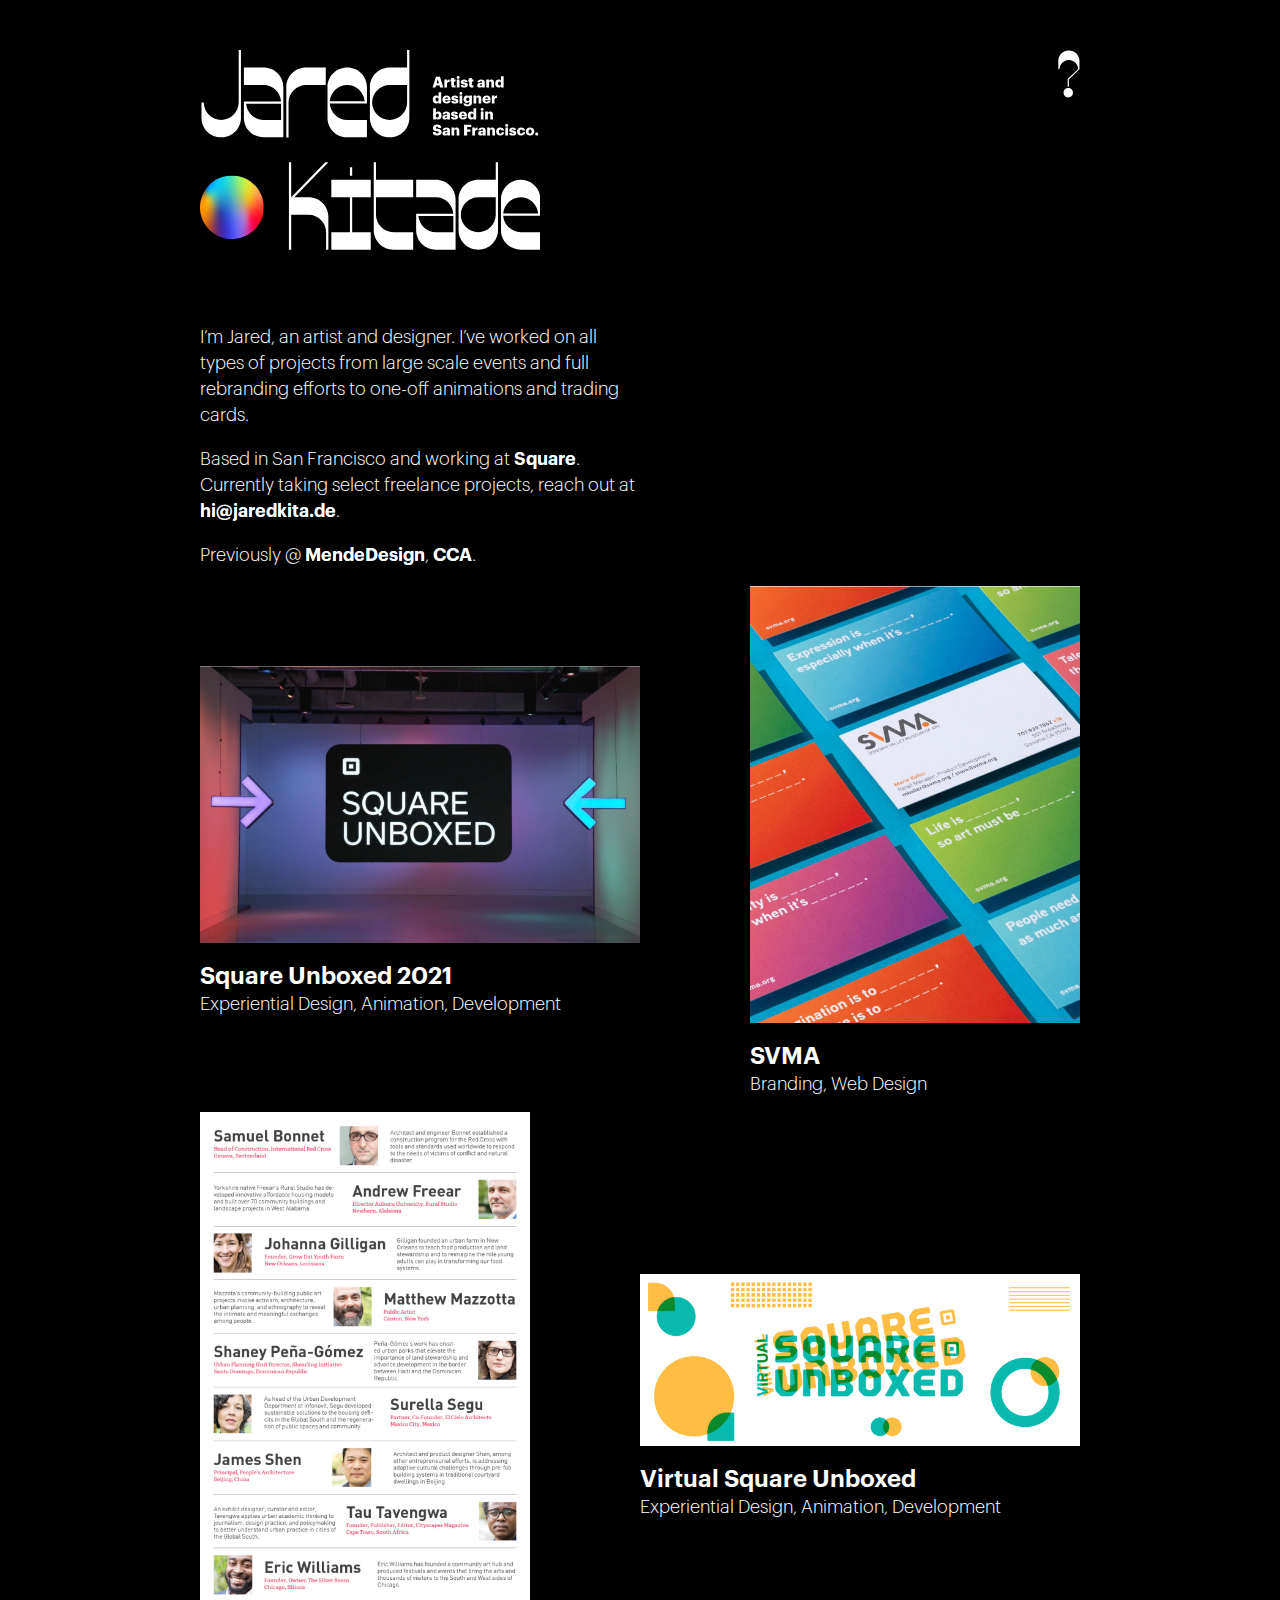
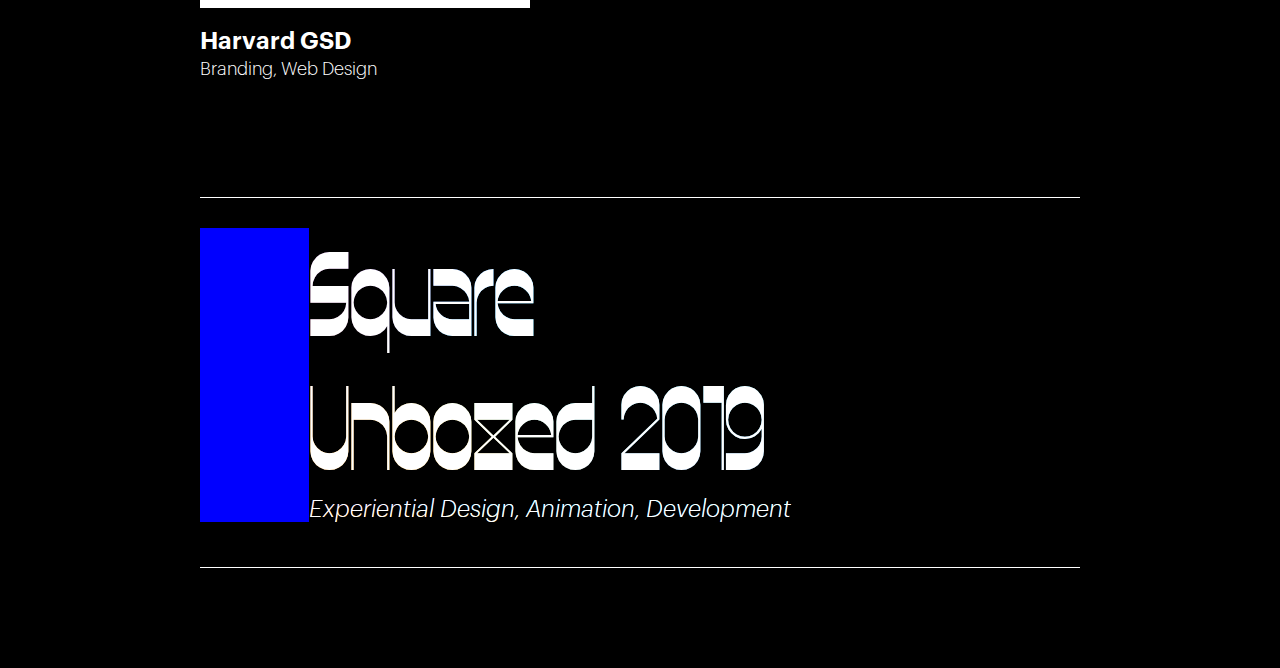
==== index.html @ fe95ea6d "load sitemap" ====
<!doctype html>
<html lang="en">
<head>
	<meta charset="utf-8">
	<title>Jared</title>
	<link rel="stylesheet" type="text/css" href="style.css">
	<meta name="viewport" content="width=device-width, initial-scale=1, maximum-scale=1" />
</head>
<body>

	<!-- <div class="sitemap">
		<section class="sitemap-logo">
			<img src="assets/logos/jared-logo-large-white.svg" alt="Jared Kitade, artist and designer based in San Francisco.">
		</section>	
		<section class="sitemap-column">
			<h4>Work___</h4>
			<ul class="sitemap-list-text">
				<li><a href="">Square Unboxed 2021</a></li>	
				<li><a href="">Harvard GSD</a></li>
				<li><a href="">SVMA</a></li>
				<li><a href="">Virtual Square Unboxed</a></li>
				<li><a href="">Square Animations</a></li>
				<li><a href="">Square...Stuff</a></li>
				<li><a href="">ELS Architecture</a></li>
				<li><a href="">MDES Showcase</a></li>
				<li><a href="">Trading Cards</a></li>
				<li><a href="">Artwork</a></li>
				<li><a href="">Leftovers</a></li>
			</ul>
		</section>

		<section class="sitemap-column">
			<h4>About___</h4>
			<p>Based in San Francisco and working at <a href="https://www.squareup.com" target="_blank" class="gradient-text intro-text-link">Square</a>.</p>

			<p>Previously @ <a href="https://www.mendedesign.com" target="_blank" class="gradient-text intro-text-link">MendeDesign</a>, <a href="https://www.cca.edu" target="_blank" class="gradient-text intro-text-link">CCA</a>.</p>
			
			<h4>About___</h4>
			<ul class="sitemap-list-text">
				<li>hi@jaredkita.de</li>
				<li>916.458.1110</li>
				<li>Instagram</li>
				<li>LinkedIn</li>
			</ul>
		</section>
	
	</div> -->



	<div id="sitemap-placeholder"></div>
	<div class="page-content-wrapper">
		<div class="sitemap-q">
			<img src="assets/logos/sitemap-q.svg" alt="Open sitemap.">
		</div>
		<div id="nav-placeholder"></div>
		<div class="logo-large">
			<img src="assets/logos/jared-logo-large.svg" alt="Jared Kitade, artist and designer based in San Francisco.">
		</div>
		<div class="about-intro">
			<p>I’m Jared, an artist and designer. I’ve worked on all types of projects from large scale events and full rebranding efforts to one-off animations and trading cards.</p>

			<p>Based in San Francisco and working at <a href="https://www.squareup.com" target="_blank" class="gradient-text intro-text-link">Square</a>. Currently taking select freelance projects, reach out at <a href="mailto:hi@jaredkita.de" target="_blank" class="gradient-text intro-text-link">hi@jaredkita.de</a>.</p>

			<p>Previously @ <a href="https://www.mendedesign.com" target="_blank" class="gradient-text intro-text-link">MendeDesign</a>, <a href="https://www.cca.edu" target="_blank" class="gradient-text intro-text-link">CCA</a>.</p>
		</div>
		<div class="project-grid">

			<div class="featured-project feature-one">
				<div class="featured-project-image-container">
					<div class="featured-project-image">
						<img src="assets/images/unboxed-sign-2021.jpg">
					</div>
				</div>
				<div class="featured-project-title">
					<h2>Square Unboxed 2021</h2>
					<p>Experiential Design, Animation, Development</p>
				</div>
			</div>

			<div class="featured-spacer"></div>

			<div class="featured-project feature-two">
				<div class="featured-project-image-container">
					<div class="featured-project-image">
						<img src="assets/images/svma-cards.jpg">
					</div>
				</div>
				<div class="featured-project-title">
					<h2>SVMA</h2>
					<p>Branding, Web Design</p>
				</div>
			</div>

			<div class="featured-project feature-three">
				<div class="featured-project-image-container">
					<div class="featured-project-image">
						<img src="assets/images/loeb-fellows.jpg">
					</div>
				</div>
				<div class="featured-project-title">
					<h2>Harvard GSD</h2>
					<p>Branding, Web Design</p>
				</div>
			</div>

			<div class="featured-spacer"></div>

			<div class="featured-project feature-four">
				<div class="featured-project-image-container">
					<div class="featured-project-image">
						<img src="assets/images/unboxed-animation-still.jpg">
					</div>
				</div>
				<div class="featured-project-title">
					<h2>Virtual Square Unboxed</h2>
					<p>Experiential Design, Animation, Development</p>
				</div>
			</div>

		</div>


		
		<div class="project-row">
			<div class="project-row-arrow-container"></div>
			<div class="project-row-title">
				<h1 class="gradient-text">Square Unboxed 2019</h1>
				<h3 class="gradient-text">Experiential Design, Animation, Development</h3>
			</div>
		</div>
		


		<!-- <div class="project-row-text">
			<a href="square-unboxed-2019.html">
				<h1 class="gradient-text">Square Unboxed 2019</h1>
				<h3 class="gradient-text">Experiential Design, Animation, Development</h3>
			</a>
		</div> -->
	</div>
</body>

<script src="assets/scripts/script.js"></script>
<script src="assets/scripts/nav-bar.js"></script>

</html>
---- style.css ----
/*-------------------------------- FONTS --------------------------------*/

	@font-face {
		font-family: Eksell-Sans;
		src: url(assets/fonts/eksell/EksellSans-Regular.woff);
	}
	@font-face {
		font-family: Graphik-Regular;
		src: url(assets/fonts/graphik/Graphik-Regular.otf);
	}
	@font-face {
		font-family: Graphik-Regular-Italic;
		src: url(assets/fonts/graphik/Graphik-RegularItalic.otf);
	}
	@font-face {
		font-family: Graphik-Light;
		src: url(assets/fonts/graphik/Graphik-Light.otf);
	}
	@font-face {
		font-family: Graphik-Light-Italic;
		src: url(assets/fonts/graphik/Graphik-LightItalic.otf);
	}
	@font-face {
		font-family: Graphik-Bold;
		src: url(assets/fonts/graphik/Graphik-Bold.otf);
	}
	@font-face {
		font-family: Graphik-Semibold;
		src: url(assets/fonts/graphik/Graphik-Semibold.otf);
	}
	

/*-------------------------------- FULL PAGE --------------------------------*/


	* {
		box-sizing:border-box;
		-webkit-tap-highlight-color: rgba(0, 0, 0, 0);
	}
	html {
		font-size: 62.5%;
	}
	body {
		color: white;
		background: black;
		/*font-size: 2.4rem;
		font-size: 24px;*/
		font-family: Graphik-Light;
		/*font-family: Graphik-Regular;*/
		font-size: 18px;
		font-size: 1.8rem;
		margin: 0px 200px;
		-ms-overflow-style: none;
		scrollbar-width: none;
		overflow-y: scroll;
	}
	body::-webkit-scrollbar {
		display: none;
	}
	.page-content-wrapper {
		max-width: 1680px;
		margin: 0 auto;
	}
	a {
		cursor: pointer !important;
		color: inherit;
		text-decoration: underline;
		text-decoration: none;
	}
	p {
		margin-top: 0;
	}
	img {
		margin: 0;
	}
	ul {
		list-style-type: none;
		margin: 0;
		padding: 0;
		line-height: 3.2rem;
	}
	li {

	}



/*-------------------------------- HEADINGS --------------------------------*/


	h1 {
		font-family: Eksell-Sans;
		font-size: 120px;
		font-size: 12rem;
		font-weight: normal;
		margin: 0;
	}
	h2 {
		font-family: Graphik-Semibold;
		font-size: 24px;
		font-size: 2.4rem;
		font-weight: normal;
		margin: 0 0 5px 0;
	}
	h3 {
		/*font-family: Graphik-Regular-Italic;*/
		font-family: Graphik-Light-Italic;
		font-size: 24px;
		font-size: 2.4rem;
		font-weight: normal;
		margin: 0;
	}
	h4 {
		font-family: Graphik-Semibold;
		font-size: inherit;
		/*font-size: 2.4rem;*/
		font-weight: normal;
		margin: 0 0 5px 0;
	}

/*-------------------------------- SITEMAP --------------------------------*/
	.sitemap {
		display: flex;
		justify-content: space-between;
		align-items: flex-start;
		flex-wrap: wrap;
		padding: 50px 200px;
		background-image: url(assets/images/gradient-background.jpg);
		background-size: 120% 120%;
		animation: gradient 35s ease-in-out infinite;
		position: fixed;
		width: 100%;
		height: 100%;
		left: 100%;
		top: 0;
		bottom: 0;
		transition: .5s ease;
	}
	.sitemap-logo {
		/*width: 100%;*/
		flex: 1 1 100%;
	}
	.sitemap-column {
		width: 50%;
		text-align: left;
		flex: 1 1 50%;
	}
	.sitemap-list-text {
		margin-left: 15px;
	}
	.sitemap-q {
		/*width: 100%;
		max-width: calc(1680px + 400px);
		text-align: right;
		padding: 30px 200px;*/
		position: fixed;
		z-index: 2;
		/*left: 50%;
		top: 0;
		transform: translatex(-50%);*/
		cursor: pointer;
		right: 200px;
	}
	.show-sitemap {
		left: 50%;
		transform: translatex(-50%);
		transition: .5s ease;
	}


/*-------------------------------- NAV BAR --------------------------------*/

	.nav-bar {
		width: 100%;
		display: flex;
		align-items: center;
		justify-content: space-between;
		position: fixed;
		z-index: 1;
		background: black;
		padding: 25px 200px;
		top: -109px;
		left: 50%;
		transform: translatex(-50%);
		transition: .5s ease;
		max-width: calc(1680px + 400px);
		/*margin: 0 auto;*/
	}
	.logo-small {

	}
	.show-nav {
		top: 0px;
		/*background: blue;*/
		transition: .5s ease;
	}

/*-------------------------------- HOME PAGE INTRO --------------------------------*/
	
	.logo-large {
		margin: 50px 0 70px 0;
	}
	.about-intro {
		width: 50%;
		line-height: 2.6rem;
	}
	.intro-text-link {
		font-family: Graphik-Semibold;
	}
	.intro-text-link:hover {
		color:rgba(0,0,0,0);
		transition: .5s ease;
	}

/*-------------------------------- GRADIENT TEXT --------------------------------*/


	.gradient-text {
		background-image: url(assets/images/gradient-background.jpg);
		background-size: 200% 200%;
		animation: gradient 15s ease-in-out infinite;
		background-clip: text;
		-webkit-background-clip:text;
		display:inline-block;
		transition: color .2s ease-out, transform 1s ease;
		/*text-transform:uppercase;*/
	}
	@keyframes gradient { 
		0%{background-position:10% 30%}
		10%{background-position:50% 10%}
		20%{background-position:30% 70%}
		30%{background-position:70% 20%}
		40%{background-position:90% 62%}
		50%{background-position:15% 20%}
		60%{background-position:60% 80%}
		70%{background-position:45% 18%}
		80%{background-position:22% 65%}
		90%{background-position:50% 45%}	
		100%{background-position:10% 30%}
	}
/*-------------------------------- HOME PAGE PROJECT GRID --------------------------------*/
	.project-grid {
		display: flex;
		flex-direction: row;
		justify-content: space-between;
		flex-wrap: wrap;
		align-items: center;
		/*margin: 0px 20px 100px 20px;*/
		margin-bottom: 100px;
		max-width: 100%;
	}
	
	.featured-project {
		display: block;
		width: auto;
		min-width: 200px;
		max-width: inherit;
	}
	.featured-project-image-container {
		background-image: url(assets/images/gradient-background.jpg);
		animation: gradient 20s ease-in-out infinite;
		height: auto;
		max-width: inherit;
		margin-bottom: 20px;
	}
	.featured-project-image {
		transition: .5s ease;
		max-width: inherit;
	}
	.featured-project-image img {
		display: block;
		width: auto;
		max-width: inherit;
	}
	.featured-project:hover .featured-project-image {
		transform: translate(-20px,-20px);
		transition: .5s ease;
	}
	.feature-one, .feature-four {
		flex: 3 3 50%;
	}
	.feature-two, .feature-three {
		flex: 2 2 37.5%;
	}
	.featured-spacer {
		flex: 1 1 12.5%;
	}



/*-------------------------------- HOME PAGE PROJECT ROWS --------------------------------*/
	/*.full-width-project-row {
		position: relative;
	}*/
	.project-row {
		display: flex;
		flex-direction: row;
		margin: 0 auto;
		border-top: 1px solid white;
		/*padding: 30px 150px 45px 150px;*/
		padding: 30px 250px 45px 0px;
	}
	.project-row:last-child {
		border-bottom: 1px solid white;
		margin-bottom: 100px;
	}
	.project-row:hover .gradient-text {
		color:rgba(0,0,0,0);
		/*margin-left: 50px;*/
		transform: translate(50px,0px);
		transition: .5s ease;
	}
	.project-row:hover .project-row-arrow-container {
		background-color: red;
		transition: .5s ease;
	}
	.project-row-arrow-container {
		width: 250px;
		min-height: 100%;
		margin: 0;
		display: inline-block;
		background-color: blue;
	}
	.project-row-title {
		display: inline-block;
	}
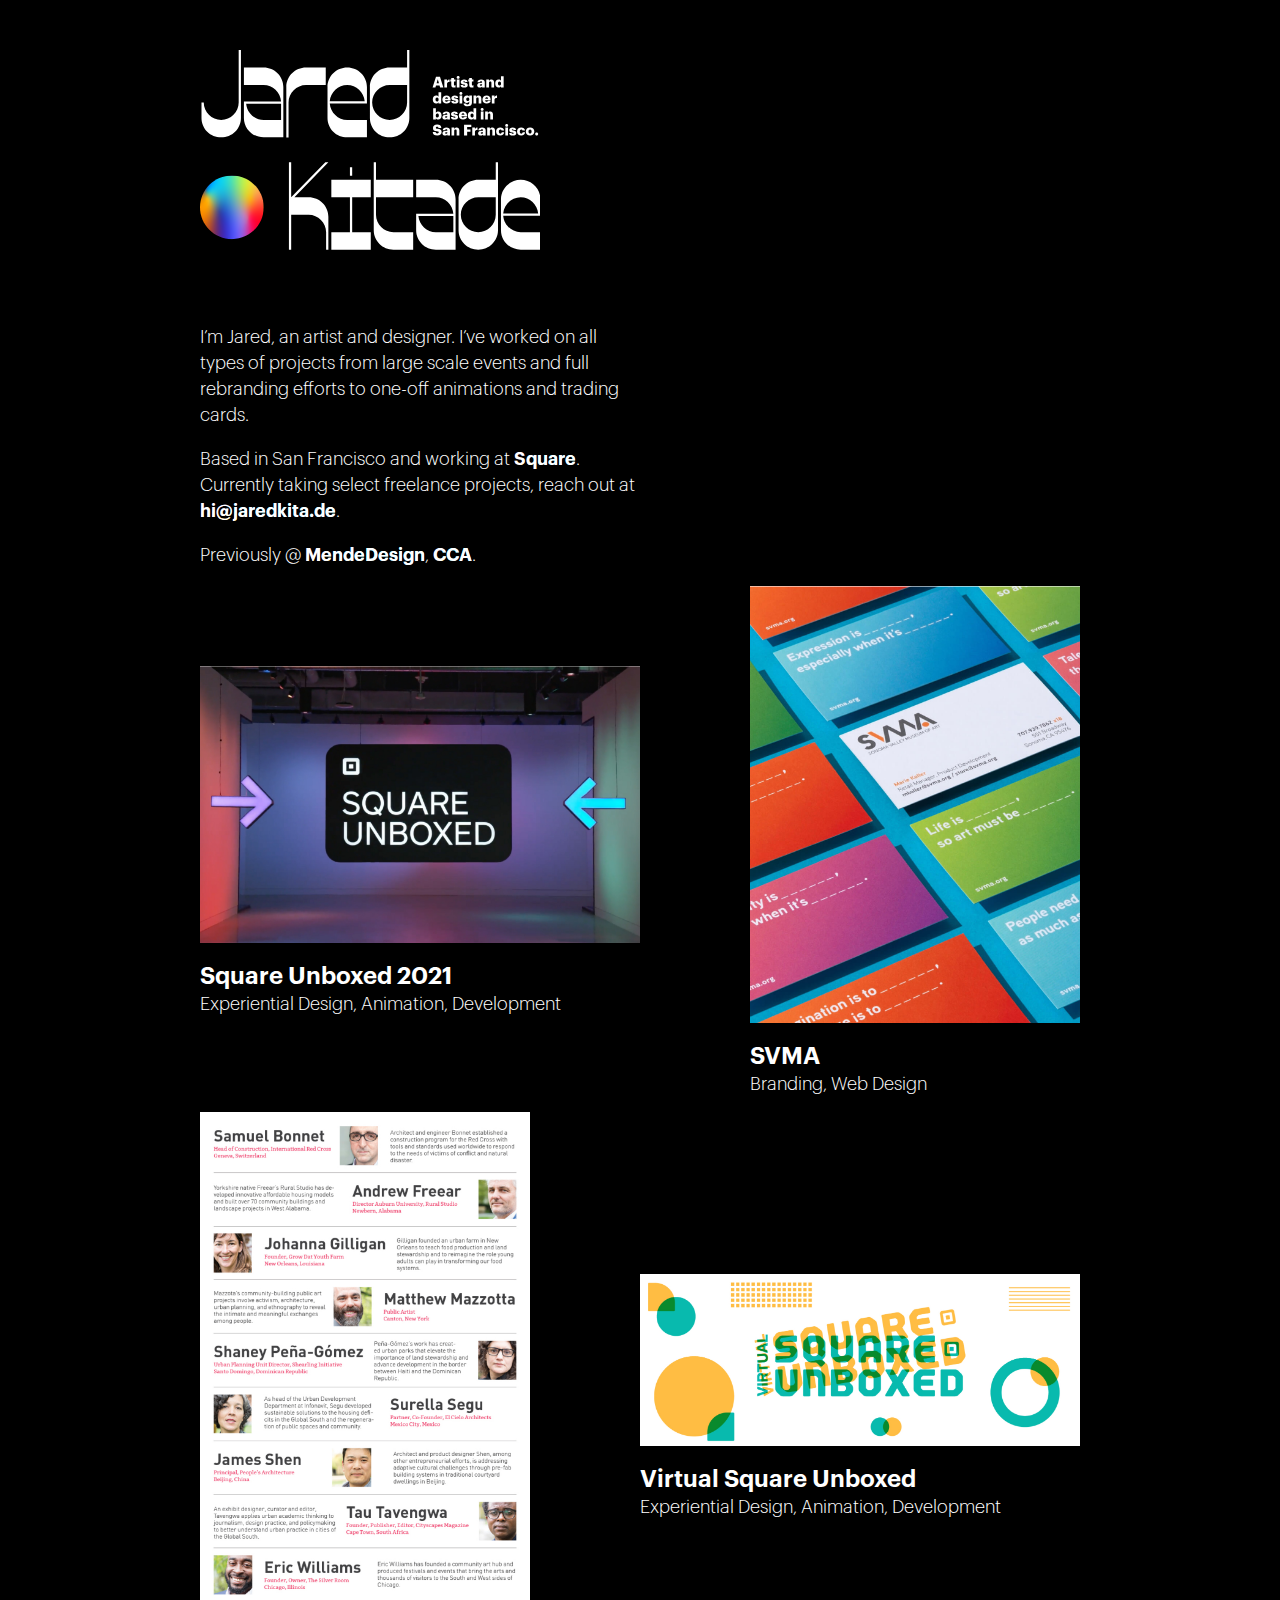
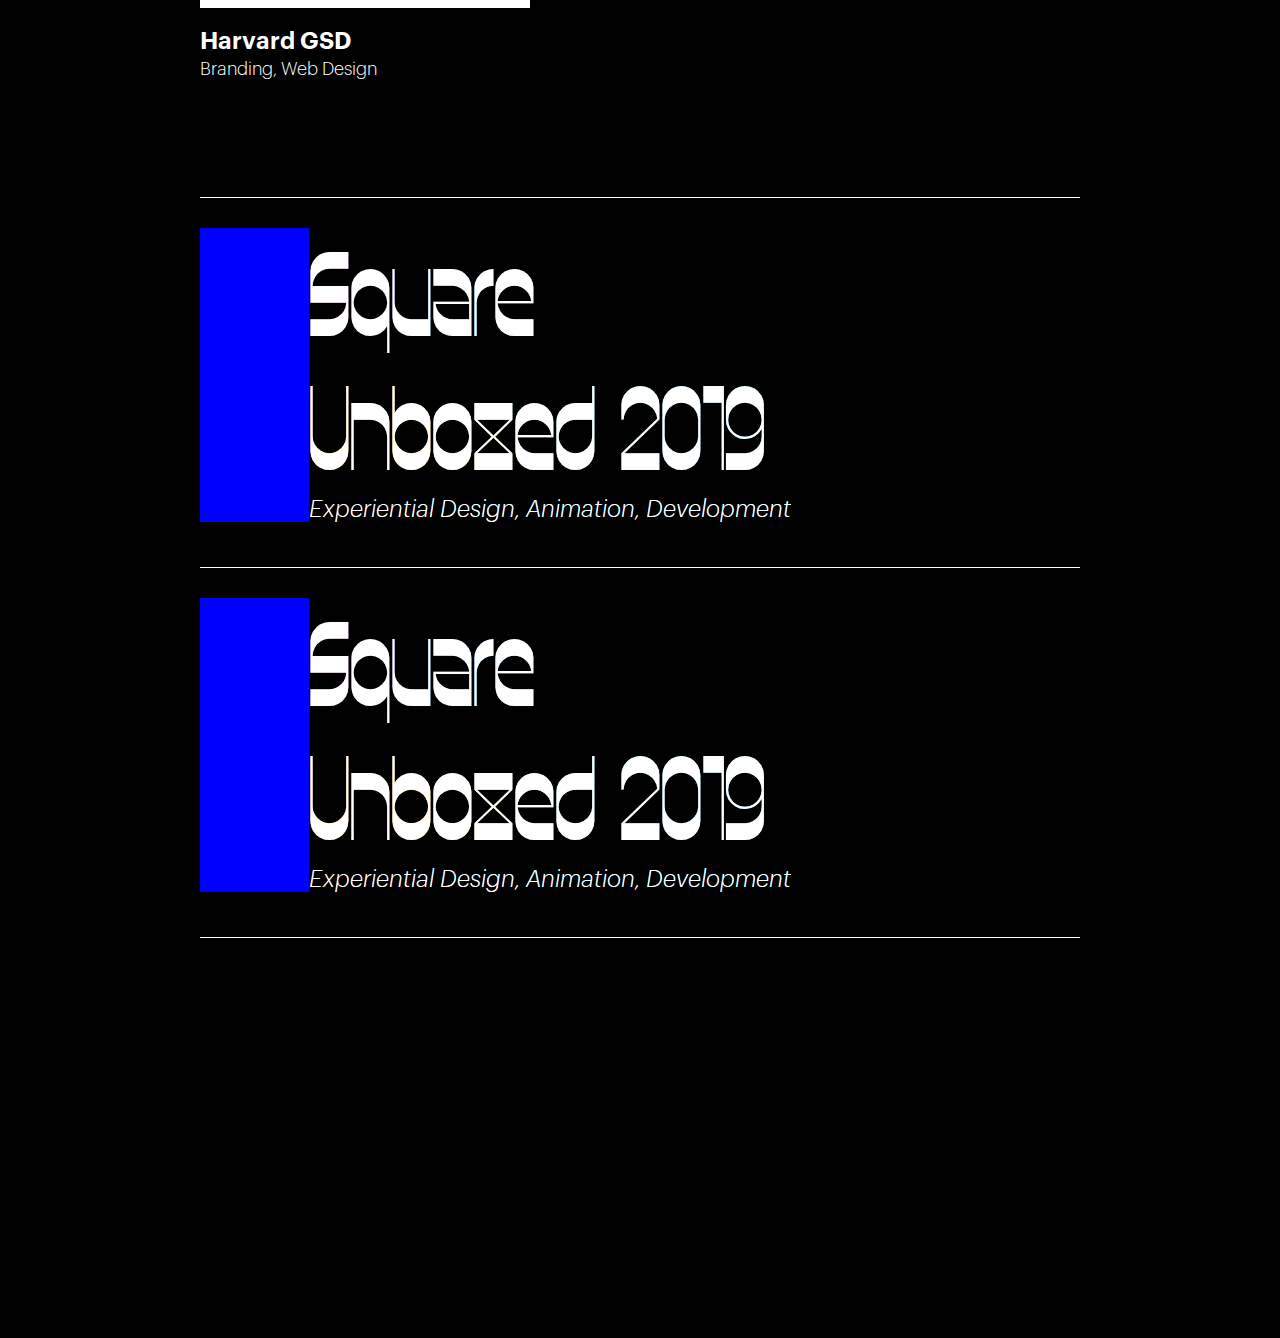
==== commit 19adb19b: "lots of stuff" ====
--- a/index.html
+++ b/index.html
@@ -7,138 +7,154 @@
 	<meta name="viewport" content="width=device-width, initial-scale=1, maximum-scale=1" />
 </head>
 <body>
+	<!-- <div id="sitemap-placeholder"></div> -->
 
-	<!-- <div class="sitemap">
-		<section class="sitemap-logo">
-			<img src="assets/logos/jared-logo-large-white.svg" alt="Jared Kitade, artist and designer based in San Francisco.">
-		</section>	
-		<section class="sitemap-column">
-			<h4>Work___</h4>
-			<ul class="sitemap-list-text">
-				<li><a href="">Square Unboxed 2021</a></li>	
-				<li><a href="">Harvard GSD</a></li>
-				<li><a href="">SVMA</a></li>
-				<li><a href="">Virtual Square Unboxed</a></li>
-				<li><a href="">Square Animations</a></li>
-				<li><a href="">Square...Stuff</a></li>
-				<li><a href="">ELS Architecture</a></li>
-				<li><a href="">MDES Showcase</a></li>
-				<li><a href="">Trading Cards</a></li>
-				<li><a href="">Artwork</a></li>
-				<li><a href="">Leftovers</a></li>
-			</ul>
-		</section>
+	<div class="page-content-wrapper">
+		<div class="page-content">
+			<div class="sitemap-container">
+				<div class="sitemap">
+					<div class="sitemap-logo">
+						<img src="assets/logos/jared-logo-large-white.svg" alt="Jared Kitade, artist and designer based in San Francisco.">
+					</div>	
+					<div class="sitemap-column">
+						<h4>Work___</h4>
+						<ul class="sitemap-list-text">
+							<li><a href="">Square Unboxed 2021</a></li>	
+							<li><a href="">Harvard GSD</a></li>
+							<li><a href="">SVMA</a></li>
+							<li><a href="">Virtual Square Unboxed</a></li>
+							<li><a href="">Square Animations</a></li>
+							<li><a href="">Square...Stuff</a></li>
+							<li><a href="">ELS Architecture</a></li>
+							<li><a href="">MDES Showcase</a></li>
+							<li><a href="">Trading Cards</a></li>
+							<li><a href="">Artwork</a></li>
+							<li><a href="">Leftovers</a></li>
+						</ul>
+					</div>
 
-		<section class="sitemap-column">
-			<h4>About___</h4>
-			<p>Based in San Francisco and working at <a href="https://www.squareup.com" target="_blank" class="gradient-text intro-text-link">Square</a>.</p>
+					<div class="sitemap-column">
+						<h4>About___</h4>
+						<p>Based in San Francisco and working at <a href="https://www.squareup.com" target="_blank" class="gradient-text intro-text-link">Square</a>.</p>
 
-			<p>Previously @ <a href="https://www.mendedesign.com" target="_blank" class="gradient-text intro-text-link">MendeDesign</a>, <a href="https://www.cca.edu" target="_blank" class="gradient-text intro-text-link">CCA</a>.</p>
-			
-			<h4>About___</h4>
-			<ul class="sitemap-list-text">
-				<li>hi@jaredkita.de</li>
-				<li>916.458.1110</li>
-				<li>Instagram</li>
-				<li>LinkedIn</li>
-			</ul>
-		</section>
-	
-	</div> -->
+						<p>Previously @ <a href="https://www.mendedesign.com" target="_blank" class="gradient-text intro-text-link">MendeDesign</a>, <a href="https://www.cca.edu" target="_blank" class="gradient-text intro-text-link">CCA</a>.</p>
+						
+						<h4>About___</h4>
+						<ul class="sitemap-list-text">
+							<li>hi@jaredkita.de</li>
+							<li>916.458.1110</li>
+							<li>Instagram</li>
+							<li>LinkedIn</li>
+						</ul>
+					</div>
+				</div>
+			</div>
+			<div class="sitemap-q-container">
+				<img class="sitemap-q" src="assets/logos/sitemap-q.svg" alt="Open sitemap.">
+			</div>
 
 
+			<!-- <div id="nav-placeholder"></div> -->
+			<div class="nav-bar">
+				<a href="index.html">
+					<img class="logo-small" src="assets/logos/J_K.svg" alt="Jared Kitade, artist and designer based in San Francisco.">
+				</a>
+			</div>
 
-	<div id="sitemap-placeholder"></div>
-	<div class="page-content-wrapper">
-		<div class="sitemap-q">
-			<img src="assets/logos/sitemap-q.svg" alt="Open sitemap.">
-		</div>
-		<div id="nav-placeholder"></div>
-		<div class="logo-large">
-			<img src="assets/logos/jared-logo-large.svg" alt="Jared Kitade, artist and designer based in San Francisco.">
-		</div>
-		<div class="about-intro">
-			<p>I’m Jared, an artist and designer. I’ve worked on all types of projects from large scale events and full rebranding efforts to one-off animations and trading cards.</p>
 
-			<p>Based in San Francisco and working at <a href="https://www.squareup.com" target="_blank" class="gradient-text intro-text-link">Square</a>. Currently taking select freelance projects, reach out at <a href="mailto:hi@jaredkita.de" target="_blank" class="gradient-text intro-text-link">hi@jaredkita.de</a>.</p>
+			<div class="logo-large show-nav">
+				<img src="assets/logos/jared-logo-large.svg" alt="Jared Kitade, artist and designer based in San Francisco.">
+			</div>
 
-			<p>Previously @ <a href="https://www.mendedesign.com" target="_blank" class="gradient-text intro-text-link">MendeDesign</a>, <a href="https://www.cca.edu" target="_blank" class="gradient-text intro-text-link">CCA</a>.</p>
-		</div>
-		<div class="project-grid">
+			<div class="about-intro">
+				<p>I’m Jared, an artist and designer. I’ve worked on all types of projects from large scale events and full rebranding efforts to one-off animations and trading cards.</p>
 
-			<div class="featured-project feature-one">
-				<div class="featured-project-image-container">
-					<div class="featured-project-image">
-						<img src="assets/images/unboxed-sign-2021.jpg">
+				<p>Based in San Francisco and working at <a href="https://www.squareup.com" target="_blank" class="gradient-text intro-text-link">Square</a>. Currently taking select freelance projects, reach out at <a href="mailto:hi@jaredkita.de" target="_blank" class="gradient-text intro-text-link">hi@jaredkita.de</a>.</p>
+
+				<p>Previously @ <a href="https://www.mendedesign.com" target="_blank" class="gradient-text intro-text-link">MendeDesign</a>, <a href="https://www.cca.edu" target="_blank" class="gradient-text intro-text-link">CCA</a>.</p>
+			</div>
+
+			<section class="project-grid">
+
+				<div class="featured-project feature-one">
+					<div class="featured-project-image-container">
+						<div class="featured-project-image">
+							<img src="assets/images/unboxed-sign-2021.jpg">
+						</div>
+					</div>
+					<div class="featured-project-title">
+						<h2>Square Unboxed 2021</h2>
+						<p>Experiential Design, Animation, Development</p>
 					</div>
 				</div>
-				<div class="featured-project-title">
-					<h2>Square Unboxed 2021</h2>
-					<p>Experiential Design, Animation, Development</p>
-				</div>
-			</div>
 
-			<div class="featured-spacer"></div>
+				<div class="featured-spacer"></div>
 
-			<div class="featured-project feature-two">
-				<div class="featured-project-image-container">
-					<div class="featured-project-image">
-						<img src="assets/images/svma-cards.jpg">
+				<div class="featured-project feature-two">
+					<div class="featured-project-image-container">
+						<div class="featured-project-image">
+							<img src="assets/images/svma-cards.jpg">
+						</div>
+					</div>
+					<div class="featured-project-title">
+						<h2>SVMA</h2>
+						<p>Branding, Web Design</p>
 					</div>
 				</div>
-				<div class="featured-project-title">
-					<h2>SVMA</h2>
-					<p>Branding, Web Design</p>
-				</div>
-			</div>
 
-			<div class="featured-project feature-three">
-				<div class="featured-project-image-container">
-					<div class="featured-project-image">
-						<img src="assets/images/loeb-fellows.jpg">
+				<div class="featured-project feature-three">
+					<div class="featured-project-image-container">
+						<div class="featured-project-image">
+							<img src="assets/images/loeb-fellows.jpg">
+						</div>
+					</div>
+					<div class="featured-project-title">
+						<h2>Harvard GSD</h2>
+						<p>Branding, Web Design</p>
 					</div>
 				</div>
-				<div class="featured-project-title">
-					<h2>Harvard GSD</h2>
-					<p>Branding, Web Design</p>
-				</div>
-			</div>
 
-			<div class="featured-spacer"></div>
+				<div class="featured-spacer"></div>
 
-			<div class="featured-project feature-four">
-				<div class="featured-project-image-container">
-					<div class="featured-project-image">
-						<img src="assets/images/unboxed-animation-still.jpg">
+				<div class="featured-project feature-four">
+					<div class="featured-project-image-container">
+						<div class="featured-project-image">
+							<img src="assets/images/unboxed-animation-still.jpg">
+						</div>
+					</div>
+					<div class="featured-project-title">
+						<h2>Virtual Square Unboxed</h2>
+						<p>Experiential Design, Animation, Development</p>
 					</div>
 				</div>
-				<div class="featured-project-title">
-					<h2>Virtual Square Unboxed</h2>
-					<p>Experiential Design, Animation, Development</p>
-				</div>
-			</div>
-
-		</div>
+			</section>
 
 
-		
-		<div class="project-row">
-			<div class="project-row-arrow-container"></div>
-			<div class="project-row-title">
-				<h1 class="gradient-text">Square Unboxed 2019</h1>
-				<h3 class="gradient-text">Experiential Design, Animation, Development</h3>
-			</div>
+			<section class="rows">
+				<div class="project-row">
+					<div class="project-row-arrow-container"></div>
+					<div class="project-row-title">
+						<h1 class="gradient-text">Square Unboxed 2019</h1>
+						<h3 class="gradient-text">Experiential Design, Animation, Development</h3>
+					</div>
+				</div>
+
+				<div class="project-row">
+					<div class="project-row-arrow-container"></div>
+					<div class="project-row-title">
+						<h1 class="gradient-text">Square Unboxed 2019</h1>
+						<h3 class="gradient-text">Experiential Design, Animation, Development</h3>
+					</div>
+				</div>
+				
+			</section>
 		</div>
-		
-
-
-		<!-- <div class="project-row-text">
-			<a href="square-unboxed-2019.html">
-				<h1 class="gradient-text">Square Unboxed 2019</h1>
-				<h3 class="gradient-text">Experiential Design, Animation, Development</h3>
-			</a>
-		</div> -->
 	</div>
+	<section class="footer-container">
+		<div class="footer">
+			<img class="footer-logo" src="assets/logos/jared-logo-large-white.svg" alt="Jared Kitade, artist and designer based in San Francisco.">
+		</div>
+	</section>
 </body>
 
 <script src="assets/scripts/script.js"></script>
--- a/style.css
+++ b/style.css
@@ -30,12 +30,17 @@
 	}
 	
 
-/*-------------------------------- FULL PAGE --------------------------------*/
-
+/*-------------------------------- FULL HTML --------------------------------*/
 
 	* {
 		box-sizing:border-box;
 		-webkit-tap-highlight-color: rgba(0, 0, 0, 0);
+	}
+	::selection {
+		/*color: rgba(255,24,119,1);*/
+		color: rgb(0,215,229);
+		text-shadow: 5px 2px rgb(255,0,0);
+		/*background-color: blue;*/
 	}
 	html {
 		font-size: 62.5%;
@@ -49,17 +54,25 @@
 		/*font-family: Graphik-Regular;*/
 		font-size: 18px;
 		font-size: 1.8rem;
-		margin: 0px 200px;
+		/*margin: 0px 200px;*/
 		-ms-overflow-style: none;
 		scrollbar-width: none;
 		overflow-y: scroll;
+		margin: 0;
 	}
 	body::-webkit-scrollbar {
 		display: none;
 	}
 	.page-content-wrapper {
+		/*max-width: 1680px;*/
+		margin: 0 auto;
+		background: black;
+	}
+	.page-content {
 		max-width: 1680px;
-		margin: 0 auto;
+		padding: 0px 200px;
+		margin: 0 auto;
+		/*background: black;*/
 	}
 	a {
 		cursor: pointer !important;
@@ -82,8 +95,6 @@
 	li {
 
 	}
-
-
 
 /*-------------------------------- HEADINGS --------------------------------*/
 
@@ -119,99 +130,148 @@
 	}
 
 /*-------------------------------- SITEMAP --------------------------------*/
+	.sitemap-container {
+		background-image: url(assets/images/gradient-background.jpg);
+		background-size: 120% 120%;
+		animation: gradient 35s ease-in-out infinite;
+		position: fixed;
+		width: 100%;
+		height: 100%;
+		/*max-width: calc(1680px);*/
+		left: 100%;
+		/*left: 0;*/
+		top: 0;
+		bottom: 0;
+		transition: .3s ease;
+		z-index: 2;
+	}
 	.sitemap {
 		display: flex;
 		justify-content: space-between;
 		align-items: flex-start;
 		flex-wrap: wrap;
 		padding: 50px 200px;
+		max-width: 1680px;
+		margin: 0 auto;
+	}
+	.sitemap-logo {
+		flex: 1 1 100%;
+		margin-bottom: 70px;
+	}
+	.sitemap-column {
+		/*width: 30%;*/
+		text-align: left;
+		flex: 1 1 30%;
+	}
+	.sitemap-list-text {
+		margin-left: 15px;
+	}
+	.sitemap-q-container {
+		position: fixed;
+		/*width: calc(100% - 400px);*/
+		width: 100%;
+		padding: 50px 0px;
+		top: 0;
+		/*left: 50%;
+		transform: translatex(-50%);*/
+		/*max-width: calc(1680px);*/
+		max-width: calc(1680px - 400px);
+		z-index: 3;
+	}
+	.sitemap-q {
+		position: absolute;
+		cursor: pointer;
+		right: 0;
+		text-align: right;
+		height: 40px;
+	}
+	.show-sitemap {
+		left: 50%;
+		transform: translatex(-50%);
+		transition: .3s ease;
+		/*opacity: 1;
+		z-index: 2;*/
+	}
+
+/*-------------------------------- NAV BAR --------------------------------*/
+
+	.nav-bar {
+		/*width: 100%;*/
+		display: flex;
+		align-items: center;
+		justify-content: space-between;
+		position: fixed;
+		z-index: 3;
+		/*background: black;*/
+		/*padding: 50px 200px;*/
+		padding: 50px 0px;
+		top: -109px;
+		/*left: 50%;
+		transform: translatex(-50%);*/
+		transition: .5s ease;
+		/*max-width: calc(1680px + 400px);*/
+		/*margin: 0 auto;*/
+	}
+	.logo-small {
+		height: 40px;
+	}
+	.show-nav {
+		top: 0px !important;
+		/*background: blue;*/
+		transition: .5s ease;
+	}
+	.logo-behind {
+		z-index: 1;
+		transition: .5s ease;
+	}
+/*-------------------------------- HOME PAGE INTRO --------------------------------*/
+	
+	/*.logo-large-container {
+		position: fixed;
+	}*/
+	.logo-large {
+		position: relative;
+		margin: 50px 0 70px 0;
+		transition: .5s ease;
+		top: -340px;
+	}
+	.about-intro {
+		width: 50%;
+		line-height: 2.6rem;
+	}
+	.intro-text-link {
+		font-family: Graphik-Semibold;
+	}
+	.intro-text-link:hover {
+		color:rgba(0,0,0,0);
+		transition: .5s ease;
+	}
+
+/*-------------------------------- FOOTER --------------------------------*/
+	.footer-container {
+		z-index: -1;
+		/*padding: 50px 200px;*/
 		background-image: url(assets/images/gradient-background.jpg);
 		background-size: 120% 120%;
 		animation: gradient 35s ease-in-out infinite;
 		position: fixed;
+		bottom: 0;
+		left: 0;
 		width: 100%;
-		height: 100%;
-		left: 100%;
-		top: 0;
-		bottom: 0;
-		transition: .5s ease;
-	}
-	.sitemap-logo {
-		/*width: 100%;*/
-		flex: 1 1 100%;
-	}
-	.sitemap-column {
-		width: 50%;
-		text-align: left;
-		flex: 1 1 50%;
-	}
-	.sitemap-list-text {
-		margin-left: 15px;
-	}
-	.sitemap-q {
-		/*width: 100%;
-		max-width: calc(1680px + 400px);
-		text-align: right;
-		padding: 30px 200px;*/
-		position: fixed;
-		z-index: 2;
-		/*left: 50%;
-		top: 0;
-		transform: translatex(-50%);*/
-		cursor: pointer;
-		right: 200px;
-	}
-	.show-sitemap {
-		left: 50%;
-		transform: translatex(-50%);
-		transition: .5s ease;
-	}
-
-
-/*-------------------------------- NAV BAR --------------------------------*/
-
-	.nav-bar {
-		width: 100%;
+		height: auto;
+		/*max-width: calc(1680px);*/
+	}
+	.footer {
 		display: flex;
 		align-items: center;
 		justify-content: space-between;
-		position: fixed;
-		z-index: 1;
-		background: black;
-		padding: 25px 200px;
-		top: -109px;
-		left: 50%;
-		transform: translatex(-50%);
-		transition: .5s ease;
-		max-width: calc(1680px + 400px);
-		/*margin: 0 auto;*/
-	}
-	.logo-small {
-
-	}
-	.show-nav {
-		top: 0px;
-		/*background: blue;*/
-		transition: .5s ease;
-	}
-
-/*-------------------------------- HOME PAGE INTRO --------------------------------*/
-	
-	.logo-large {
-		margin: 50px 0 70px 0;
-	}
-	.about-intro {
-		width: 50%;
-		line-height: 2.6rem;
-	}
-	.intro-text-link {
-		font-family: Graphik-Semibold;
-	}
-	.intro-text-link:hover {
-		color:rgba(0,0,0,0);
-		transition: .5s ease;
-	}
-
+		max-width: 1680px;
+		margin: 0 auto;
+		padding: 50px 200px;
+	}
+	.footer-logo {
+		flex: 1 1 25%;
+	}
 /*-------------------------------- GRADIENT TEXT --------------------------------*/
 
 
@@ -238,6 +298,7 @@
 		90%{background-position:50% 45%}	
 		100%{background-position:10% 30%}
 	}
+
 /*-------------------------------- HOME PAGE PROJECT GRID --------------------------------*/
 	.project-grid {
 		display: flex;
@@ -246,6 +307,7 @@
 		flex-wrap: wrap;
 		align-items: center;
 		/*margin: 0px 20px 100px 20px;*/
+		/*margin: 0 100px;*/
 		margin-bottom: 100px;
 		max-width: 100%;
 	}
@@ -286,8 +348,6 @@
 		flex: 1 1 12.5%;
 	}
 
-
-
 /*-------------------------------- HOME PAGE PROJECT ROWS --------------------------------*/
 	/*.full-width-project-row {
 		position: relative;
@@ -302,7 +362,7 @@
 	}
 	.project-row:last-child {
 		border-bottom: 1px solid white;
-		margin-bottom: 100px;
+		margin-bottom: 400px;
 	}
 	.project-row:hover .gradient-text {
 		color:rgba(0,0,0,0);
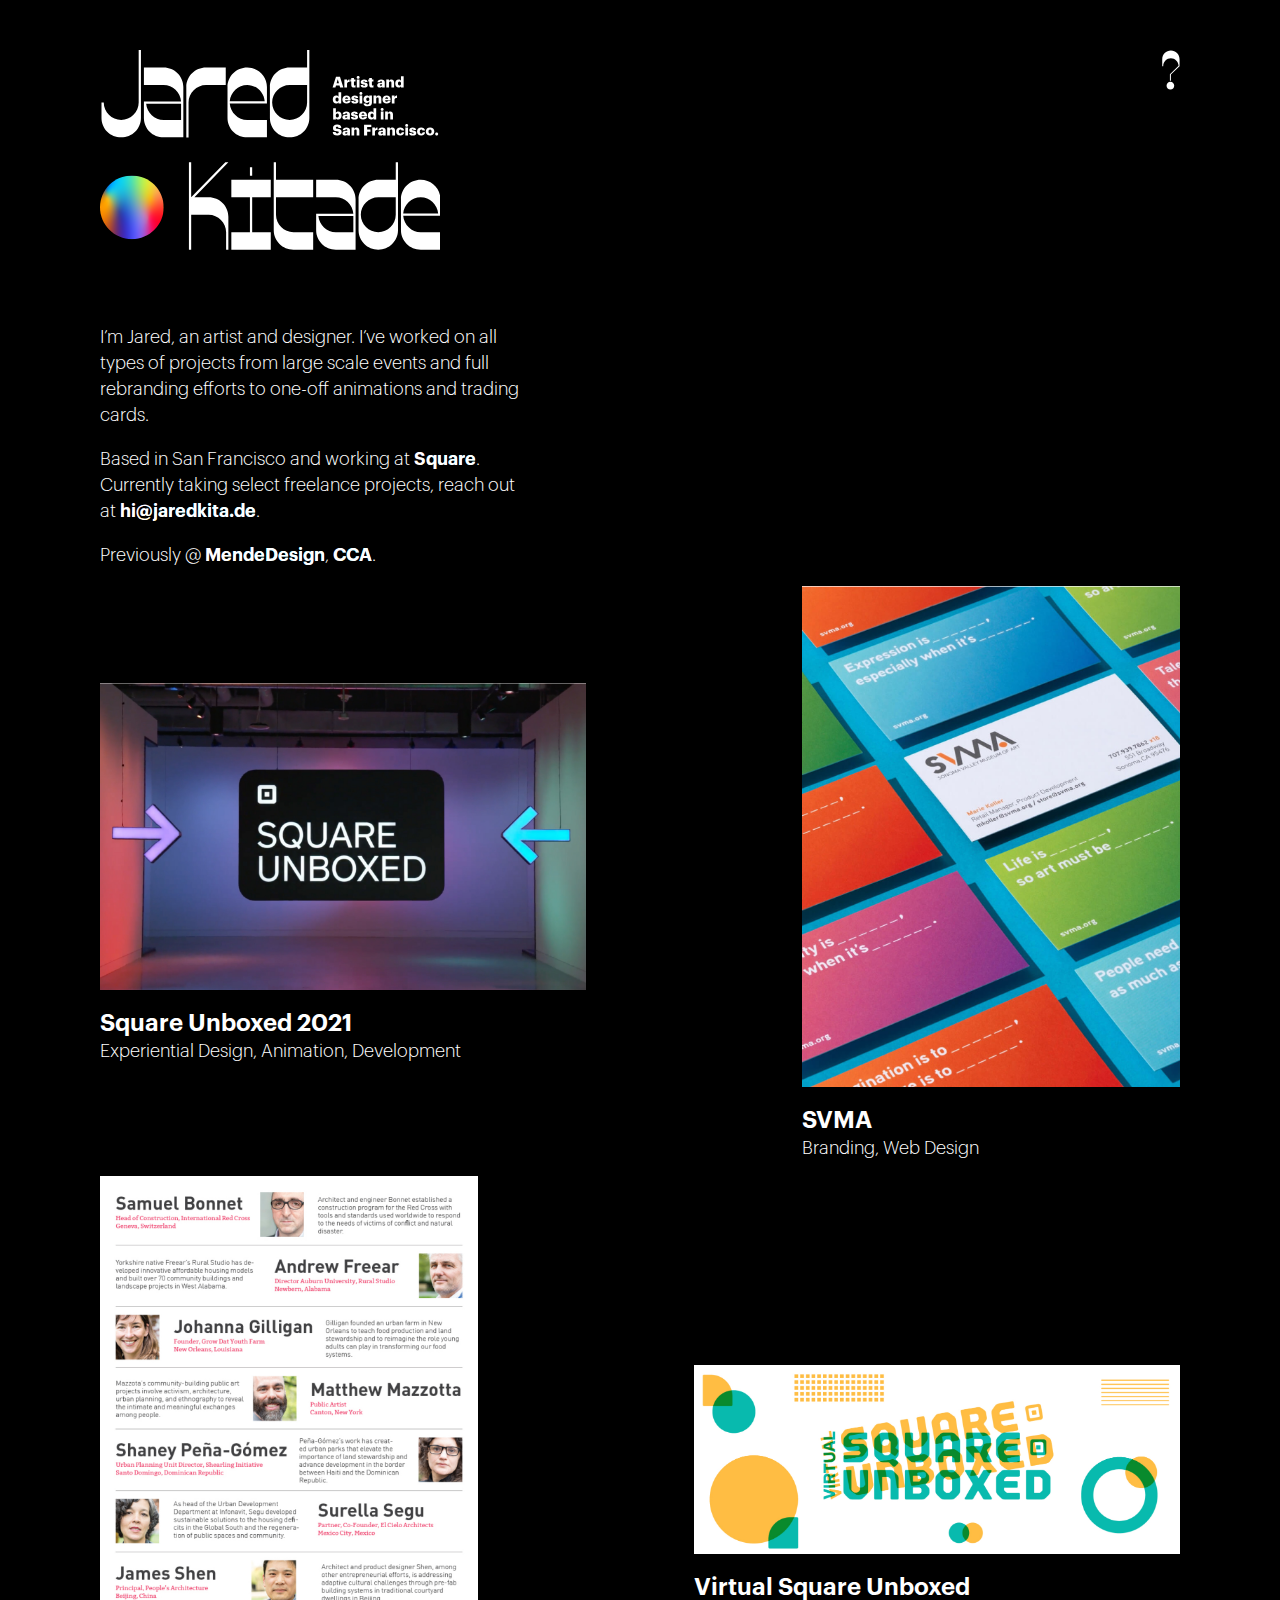
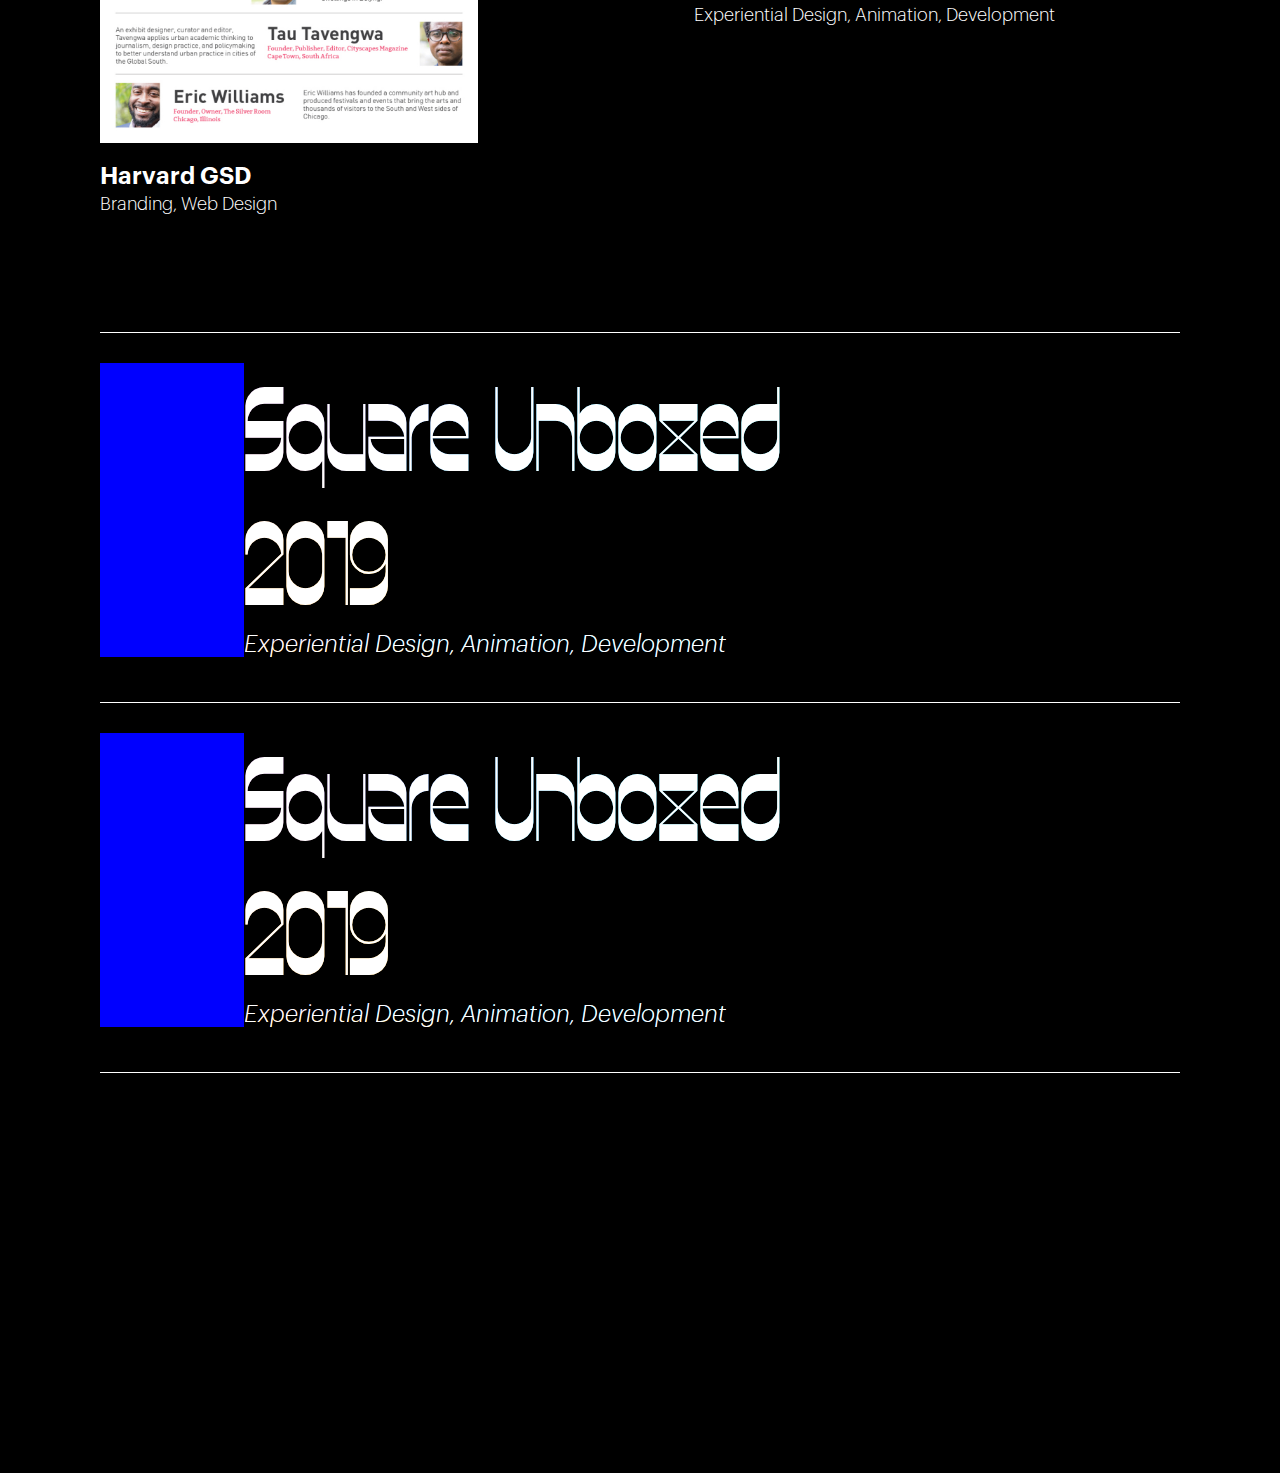
==== commit d7554df1: "footer" ====
--- a/index.html
+++ b/index.html
@@ -153,6 +153,12 @@
 	<section class="footer-container">
 		<div class="footer">
 			<img class="footer-logo" src="assets/logos/jared-logo-large-white.svg" alt="Jared Kitade, artist and designer based in San Francisco.">
+			<ul>
+				<a href=""><li>hi@jaredkita.de</li></a>
+				<a href=""><li>916.458.1110</li></a>
+				<a href=""><li>Instagram</li></a>
+				<a href=""><li>LinkedIn</li></a>
+			</ul>
 		</div>
 	</section>
 </body>
--- a/style.css
+++ b/style.css
@@ -70,7 +70,7 @@
 	}
 	.page-content {
 		max-width: 1680px;
-		padding: 0px 200px;
+		padding: 0px 100px;
 		margin: 0 auto;
 		/*background: black;*/
 	}
@@ -150,7 +150,7 @@
 		justify-content: space-between;
 		align-items: flex-start;
 		flex-wrap: wrap;
-		padding: 50px 200px;
+		padding: 50px 100px;
 		max-width: 1680px;
 		margin: 0 auto;
 	}
@@ -168,14 +168,14 @@
 	}
 	.sitemap-q-container {
 		position: fixed;
-		/*width: calc(100% - 400px);*/
-		width: 100%;
+		width: calc(100% - 200px);
+		/*width: 100%;*/
 		padding: 50px 0px;
 		top: 0;
 		/*left: 50%;
 		transform: translatex(-50%);*/
 		/*max-width: calc(1680px);*/
-		max-width: calc(1680px - 400px);
+		max-width: calc(1680px - 200px);
 		z-index: 3;
 	}
 	.sitemap-q {
@@ -236,7 +236,7 @@
 		top: -340px;
 	}
 	.about-intro {
-		width: 50%;
+		width: 40%;
 		line-height: 2.6rem;
 	}
 	.intro-text-link {
@@ -267,10 +267,17 @@
 		justify-content: space-between;
 		max-width: 1680px;
 		margin: 0 auto;
-		padding: 50px 200px;
+		padding: 50px 100px;
 	}
 	.footer-logo {
-		flex: 1 1 25%;
+		/*flex: 1 1 25%;*/
+		height: 150px;
+		text-align: left;
+		width: auto;
+	}
+	.footer-contact {
+		/*flex: 1 1 25%;*/
+
 	}
 /*-------------------------------- GRADIENT TEXT --------------------------------*/
 
@@ -339,13 +346,13 @@
 		transition: .5s ease;
 	}
 	.feature-one, .feature-four {
-		flex: 3 3 50%;
+		flex: 3 3 45%;
 	}
 	.feature-two, .feature-three {
-		flex: 2 2 37.5%;
+		flex: 2 2 35%;
 	}
 	.featured-spacer {
-		flex: 1 1 12.5%;
+		flex: 1 1 20%;
 	}
 
 /*-------------------------------- HOME PAGE PROJECT ROWS --------------------------------*/
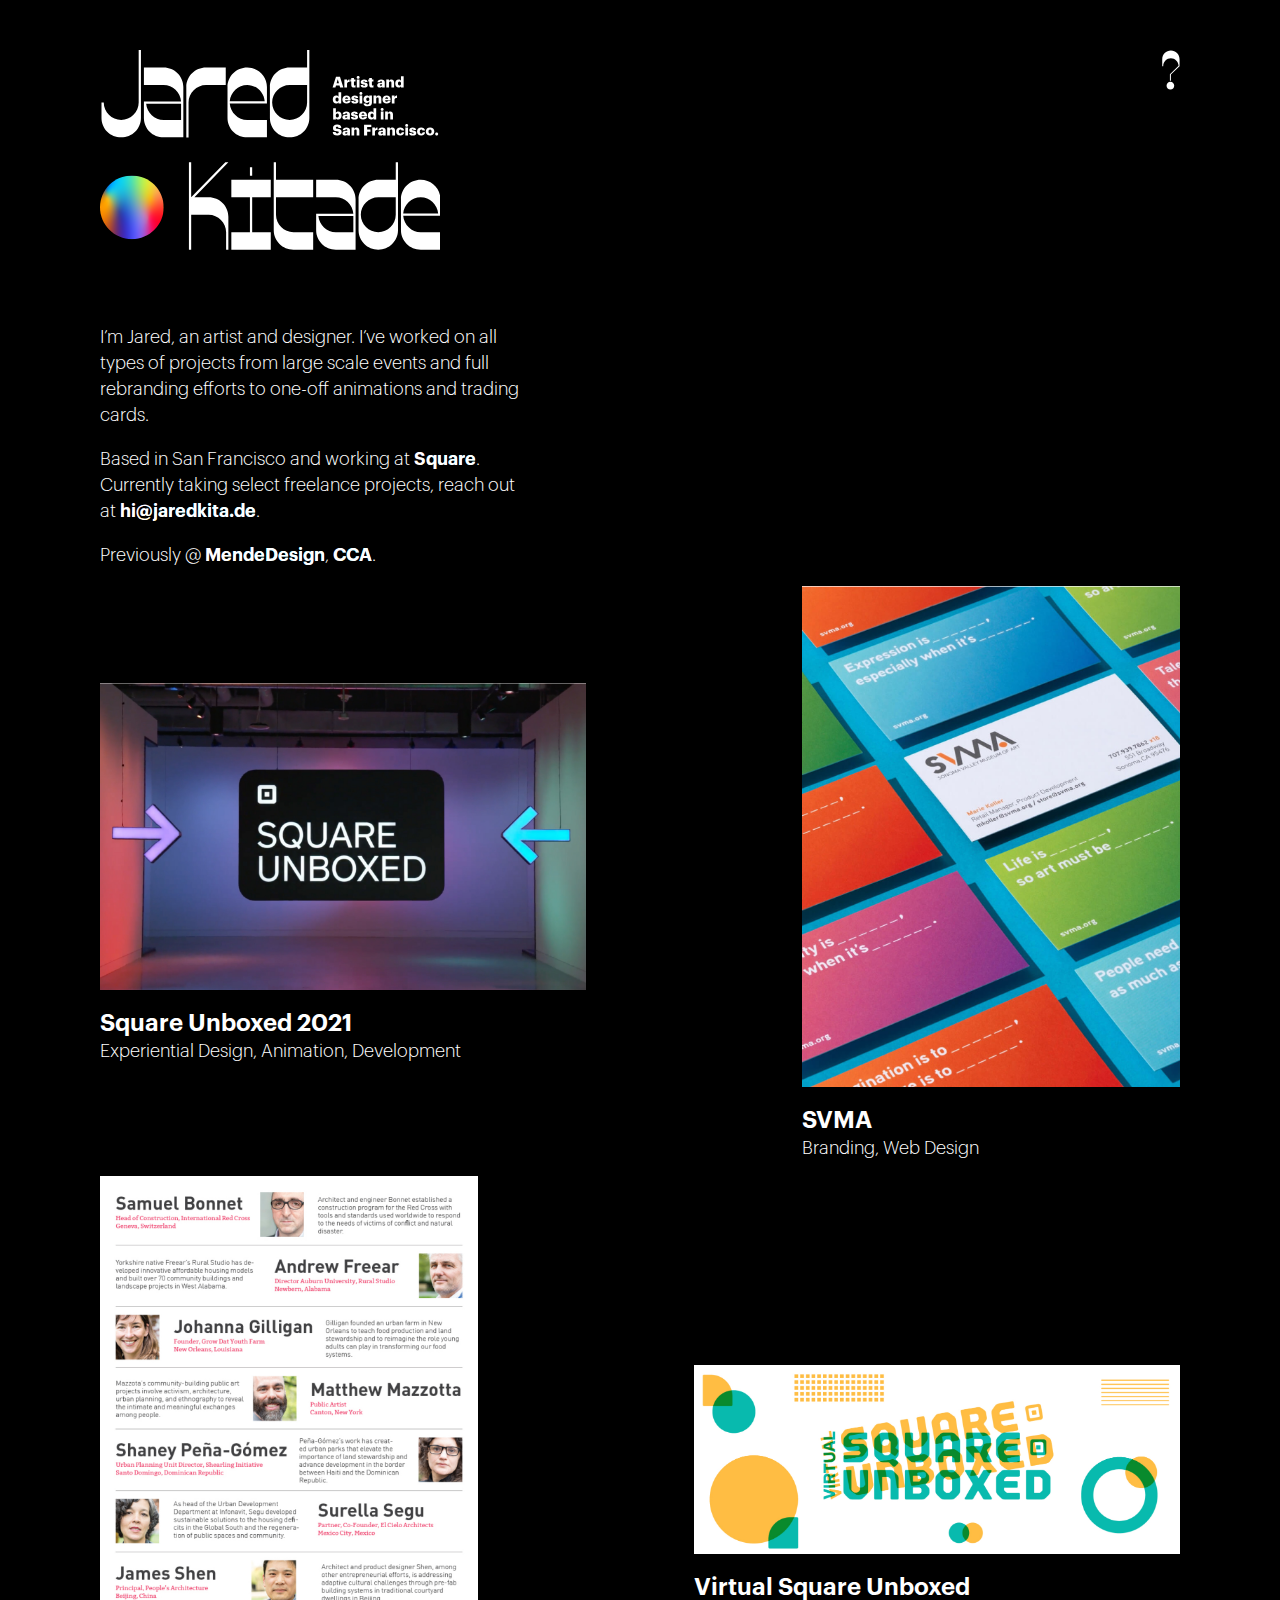
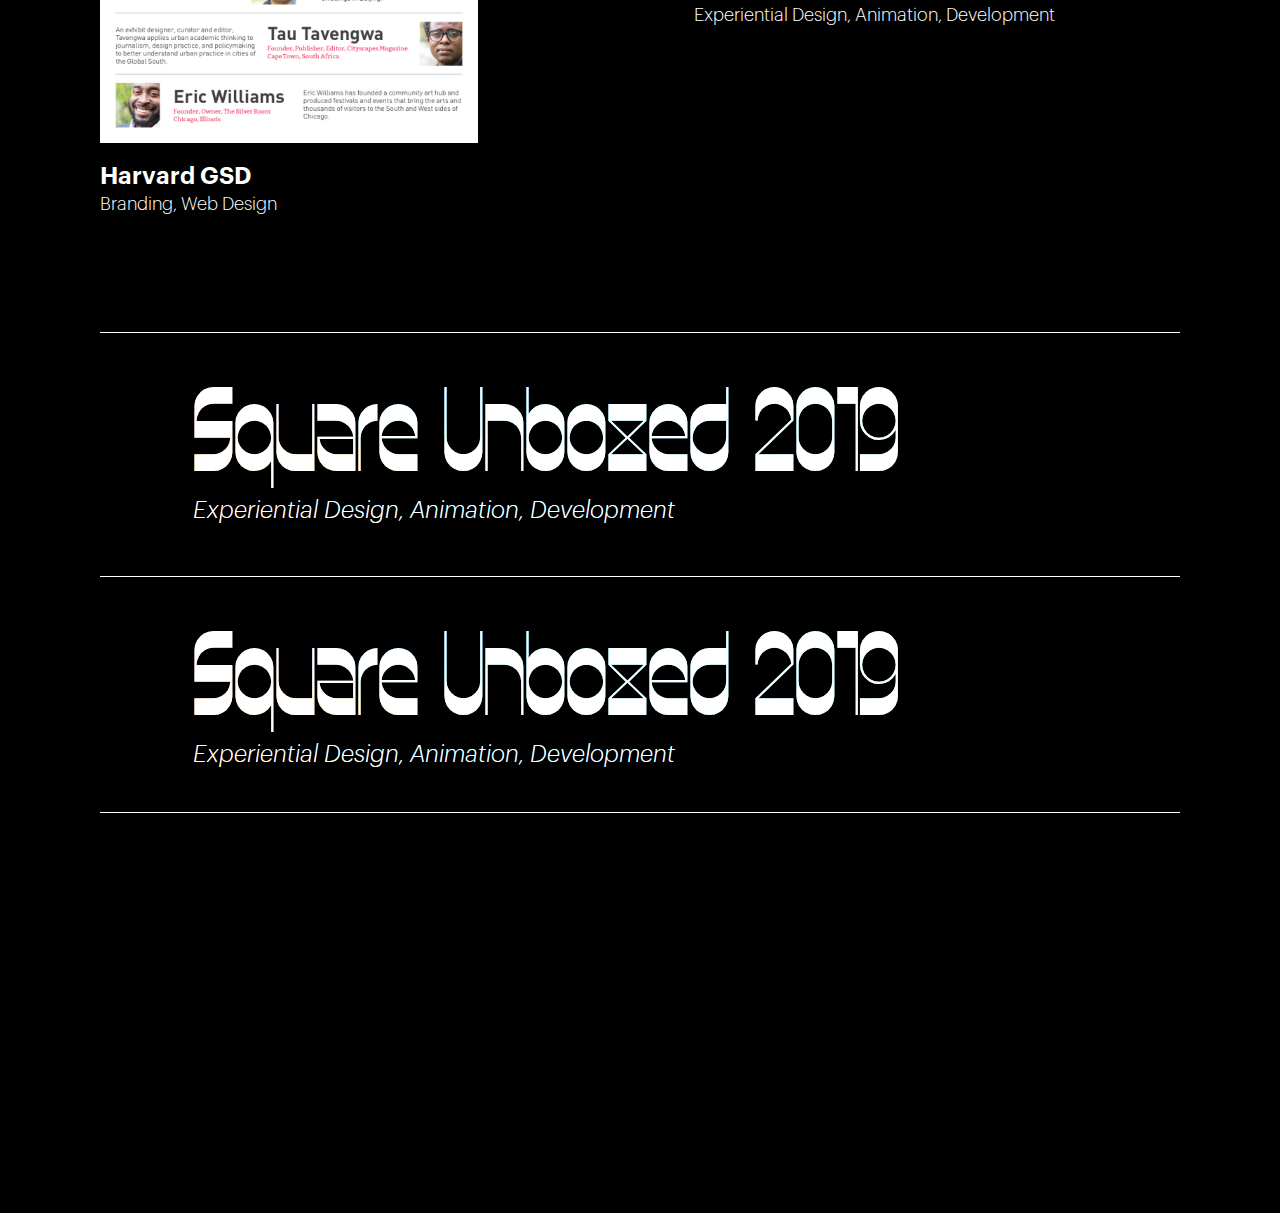
==== commit eeb407b4: "arrow hover" ====
--- a/index.html
+++ b/index.html
@@ -132,7 +132,9 @@
 
 			<section class="rows">
 				<div class="project-row">
-					<div class="project-row-arrow-container"></div>
+					<div class="project-row-arrow-container">
+						<div class="arrow gradient-text">→</div>
+					</div>
 					<div class="project-row-title">
 						<h1 class="gradient-text">Square Unboxed 2019</h1>
 						<h3 class="gradient-text">Experiential Design, Animation, Development</h3>
--- a/style.css
+++ b/style.css
@@ -377,16 +377,23 @@
 		transform: translate(50px,0px);
 		transition: .5s ease;
 	}
-	.project-row:hover .project-row-arrow-container {
-		background-color: red;
+	.project-row:hover .arrow {
+		/*background-color: red;*/
+		transform: translateX(0px);
 		transition: .5s ease;
 	}
 	.project-row-arrow-container {
-		width: 250px;
+		width: 150px;
 		min-height: 100%;
 		margin: 0;
 		display: inline-block;
-		background-color: blue;
+		overflow: hidden;
+	}
+	.arrow {
+		font-family: Eksell-Sans;
+		font-size: 150px;
+		transform: translateX(-120px);
+		transition: .25s ease;
 	}
 	.project-row-title {
 		display: inline-block;
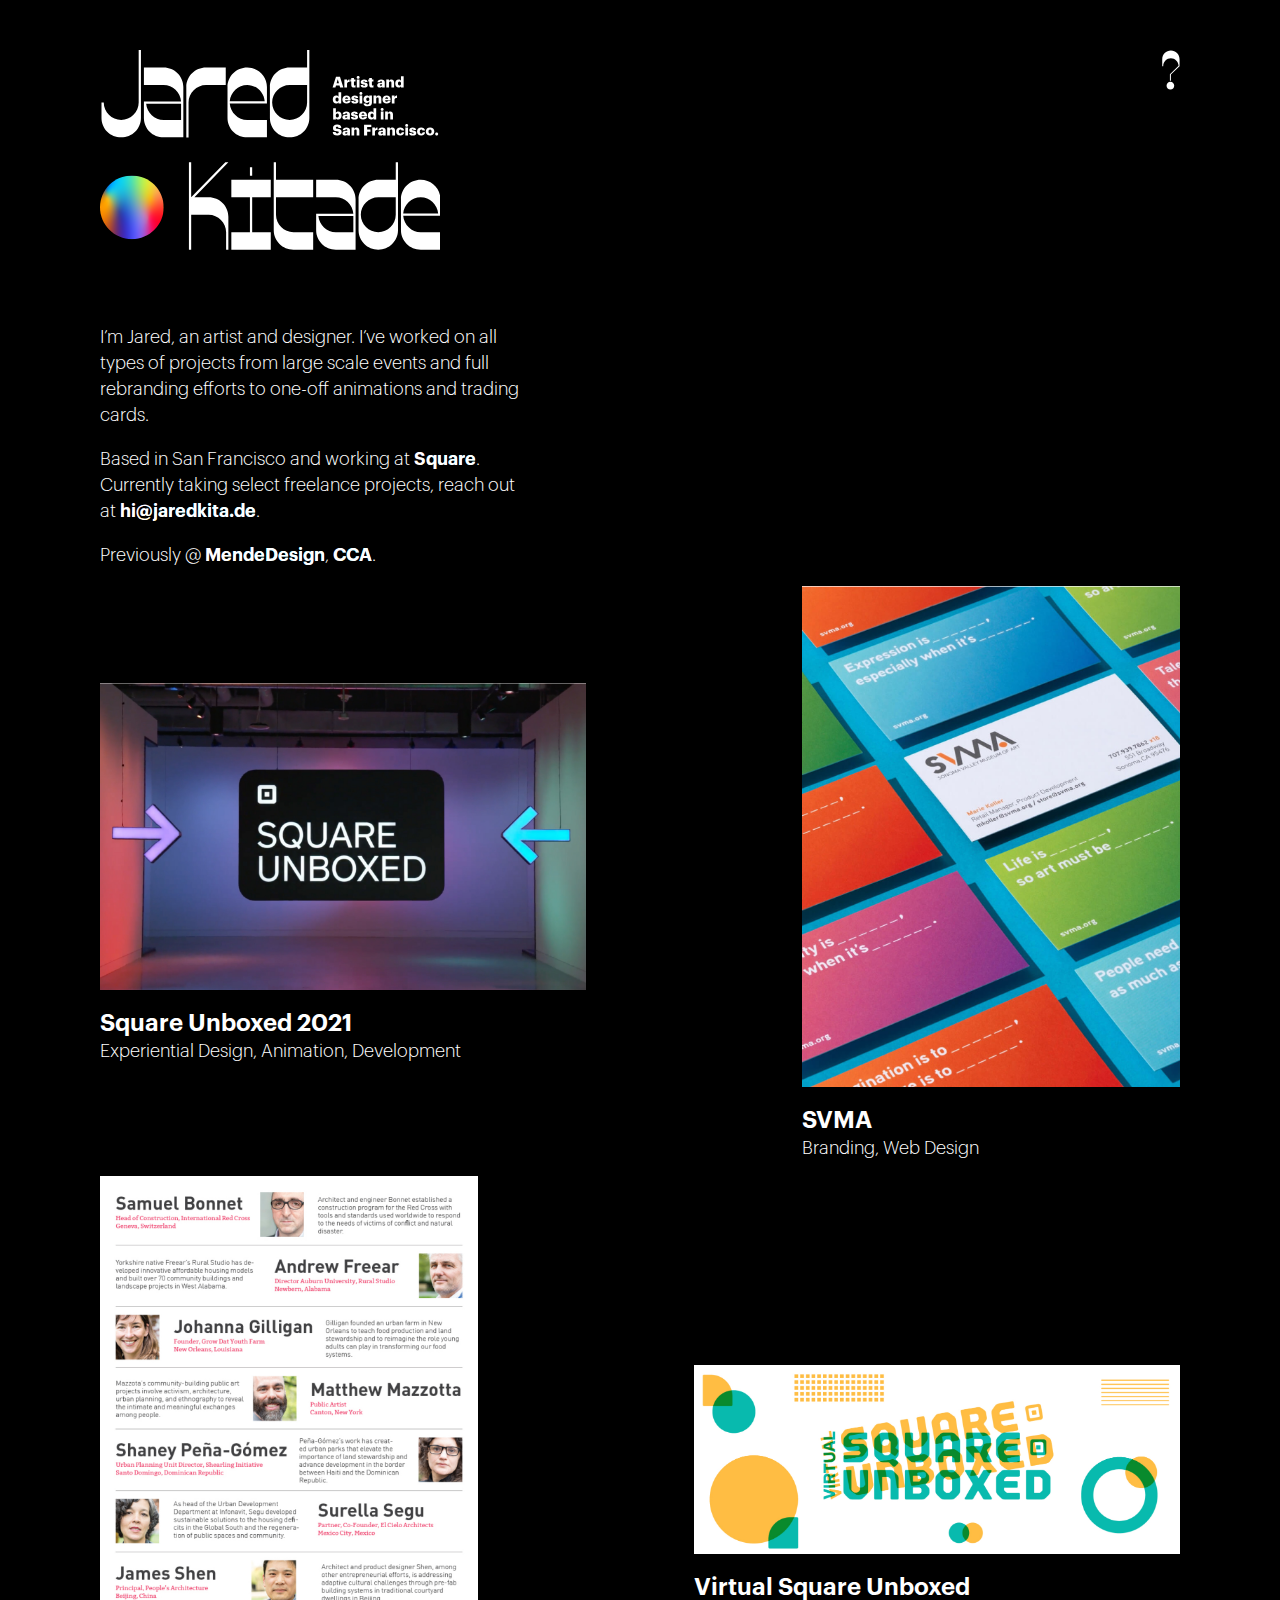
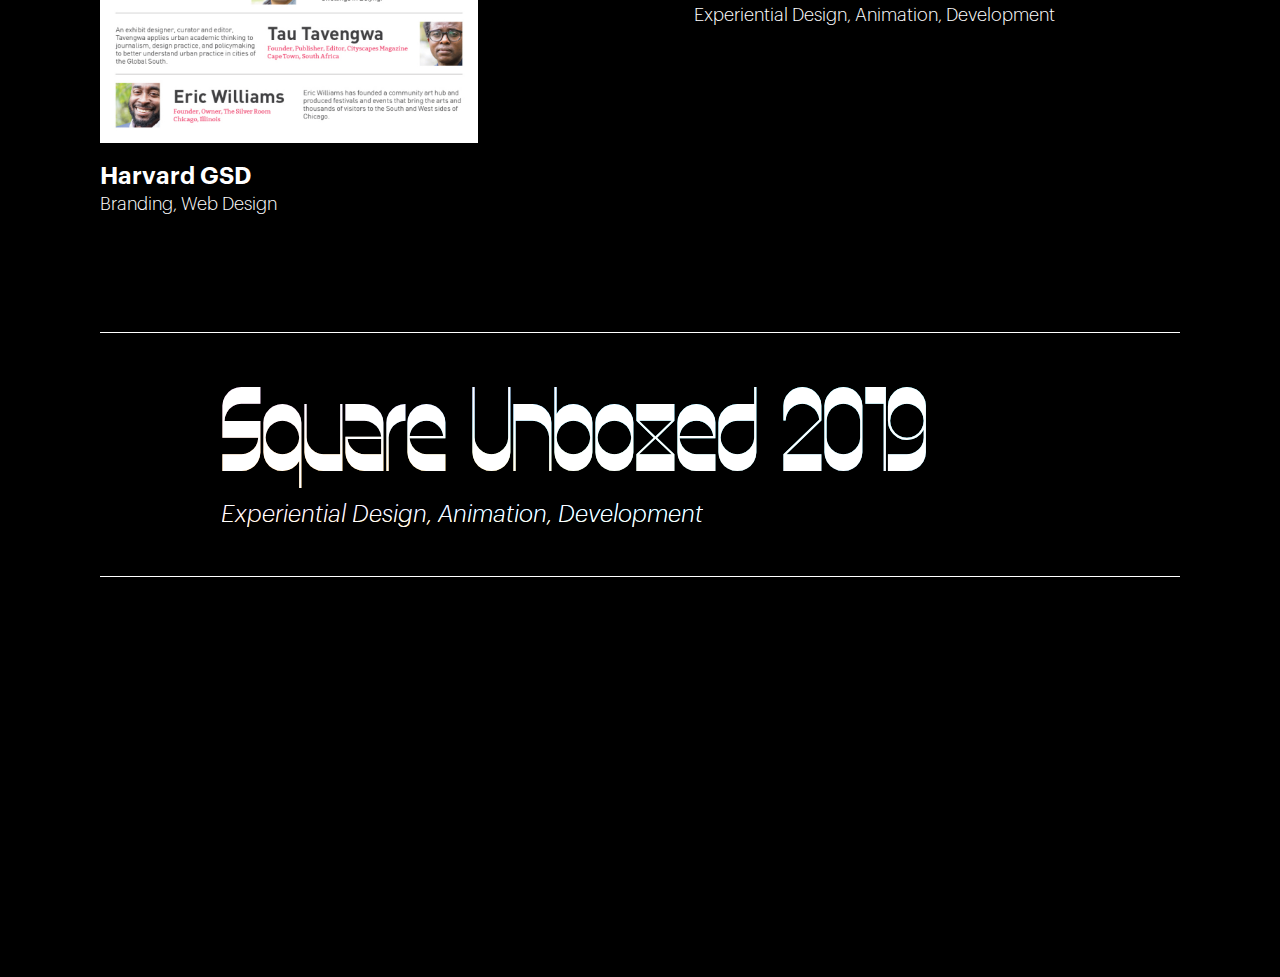
==== commit d44130ca: "cursor" ====
--- a/index.html
+++ b/index.html
@@ -8,7 +8,7 @@
 </head>
 <body>
 	<!-- <div id="sitemap-placeholder"></div> -->
-
+	<div class="cursor cursor-hover"></div>
 	<div class="page-content-wrapper">
 		<div class="page-content">
 			<div class="sitemap-container">
@@ -131,23 +131,17 @@
 
 
 			<section class="rows">
-				<div class="project-row">
-					<div class="project-row-arrow-container">
-						<div class="arrow gradient-text">→</div>
+				<a href="https://www.google.com">
+					<div class="project-row">
+						<div class="project-row-arrow-container">
+							<div class="arrow gradient-text">→</div>
+						</div>
+						<div class="project-row-title">
+							<h1 class="gradient-text">Square Unboxed 2019</h1>
+							<h3 class="gradient-text">Experiential Design, Animation, Development</h3>
+						</div>
 					</div>
-					<div class="project-row-title">
-						<h1 class="gradient-text">Square Unboxed 2019</h1>
-						<h3 class="gradient-text">Experiential Design, Animation, Development</h3>
-					</div>
-				</div>
-
-				<div class="project-row">
-					<div class="project-row-arrow-container"></div>
-					<div class="project-row-title">
-						<h1 class="gradient-text">Square Unboxed 2019</h1>
-						<h3 class="gradient-text">Experiential Design, Animation, Development</h3>
-					</div>
-				</div>
+				</a>
 				
 			</section>
 		</div>
--- a/style.css
+++ b/style.css
@@ -35,7 +35,9 @@
 	* {
 		box-sizing:border-box;
 		-webkit-tap-highlight-color: rgba(0, 0, 0, 0);
-	}
+		cursor: none;
+	}
+
 	::selection {
 		/*color: rgba(255,24,119,1);*/
 		color: rgb(0,215,229);
@@ -75,7 +77,7 @@
 		/*background: black;*/
 	}
 	a {
-		cursor: pointer !important;
+		/*cursor: pointer !important;*/
 		color: inherit;
 		text-decoration: underline;
 		text-decoration: none;
@@ -95,6 +97,37 @@
 	li {
 
 	}
+	.cursor {
+		position: absolute;
+		width: 30px;
+		height: 30px;
+		top: -50%;
+		left: -50%;
+		margin: -15px 0 0 -15px;
+		border-radius: 50%;
+		background-color: white;
+		/*background-image: url(assets/images/gradient-background.jpg);*/
+		background-size: cover;
+		backface-visibility: hidden;
+		transition: transform 0.2s ease-out;
+		mix-blend-mode: difference;
+		z-index: 1000;
+		pointer-events: none;
+	}
+
+	.cursor-hover {
+		animation: cursor-animation 2s ease infinite;
+		background: white;
+	}
+
+	@keyframes cursor-animation {
+		0% {transform: scale(1);}
+		/*50% {transform: scale(.75);}*/
+		50% {transform: scale(1.75);}
+		/*90% {transform: scale(1.0);}*/
+		/*100% {transform: scale(1.0);}*/
+	}
+
 
 /*-------------------------------- HEADINGS --------------------------------*/
 
@@ -224,6 +257,7 @@
 		z-index: 1;
 		transition: .5s ease;
 	}
+
 /*-------------------------------- HOME PAGE INTRO --------------------------------*/
 	
 	/*.logo-large-container {
@@ -279,6 +313,7 @@
 		/*flex: 1 1 25%;*/
 
 	}
+
 /*-------------------------------- GRADIENT TEXT --------------------------------*/
 
 
@@ -365,7 +400,7 @@
 		margin: 0 auto;
 		border-top: 1px solid white;
 		/*padding: 30px 150px 45px 150px;*/
-		padding: 30px 250px 45px 0px;
+		padding: 30px 0px 45px 0px;
 	}
 	.project-row:last-child {
 		border-bottom: 1px solid white;
@@ -374,7 +409,7 @@
 	.project-row:hover .gradient-text {
 		color:rgba(0,0,0,0);
 		/*margin-left: 50px;*/
-		transform: translate(50px,0px);
+		transform: translate(30px,0px);
 		transition: .5s ease;
 	}
 	.project-row:hover .arrow {
@@ -382,12 +417,19 @@
 		transform: translateX(0px);
 		transition: .5s ease;
 	}
+	.project-row:hover .project-row-arrow-container {
+		/*background-color: red;*/
+		width: 150px;
+		transform: translateX(0px);
+		transition: .5s ease;
+	}
 	.project-row-arrow-container {
 		width: 150px;
 		min-height: 100%;
 		margin: 0;
 		display: inline-block;
 		overflow: hidden;
+		transition: .5s ease;
 	}
 	.arrow {
 		font-family: Eksell-Sans;
@@ -396,7 +438,12 @@
 		transition: .25s ease;
 	}
 	.project-row-title {
-		display: inline-block;
-	}
-
-
+		display: flex;
+		flex-wrap: wrap;
+	}
+	.project-row-title > * {
+		/*flex: 1 1 100%;*/
+		flex-basis: 100%;
+	}
+
+
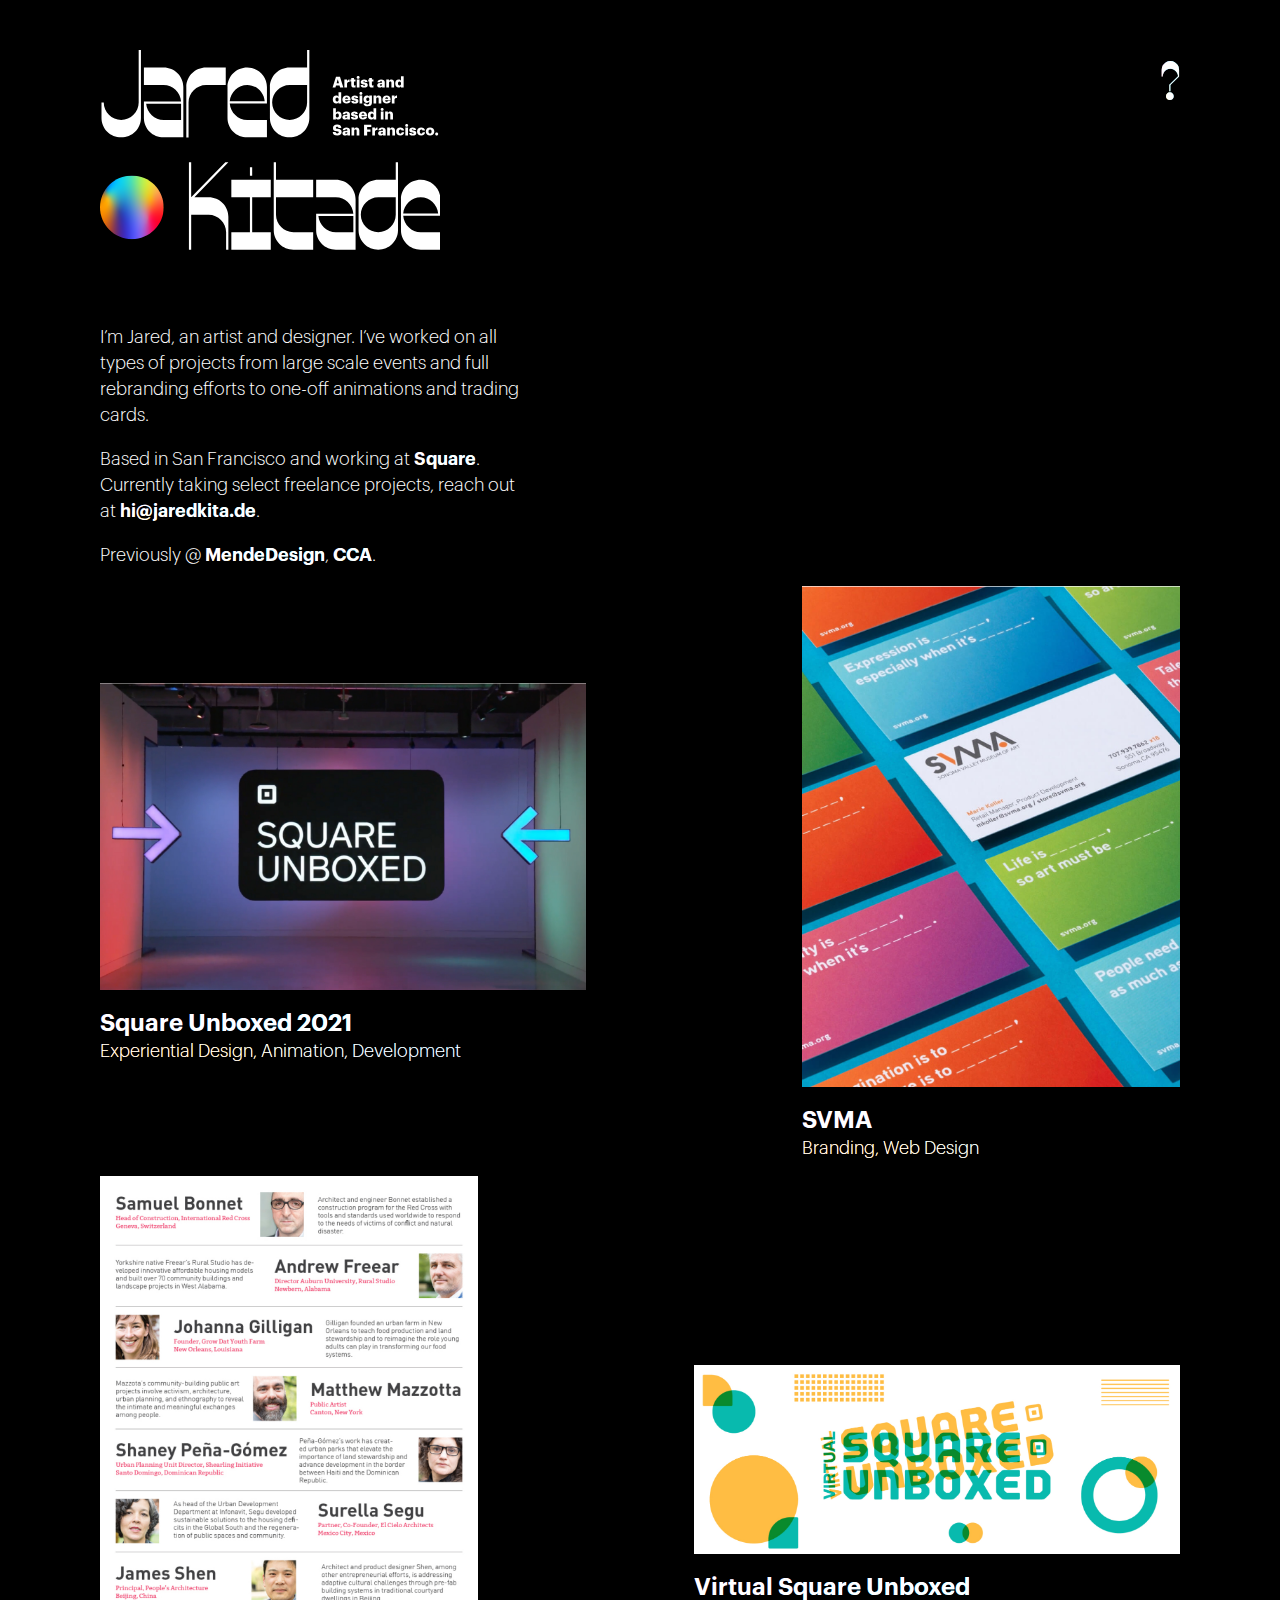
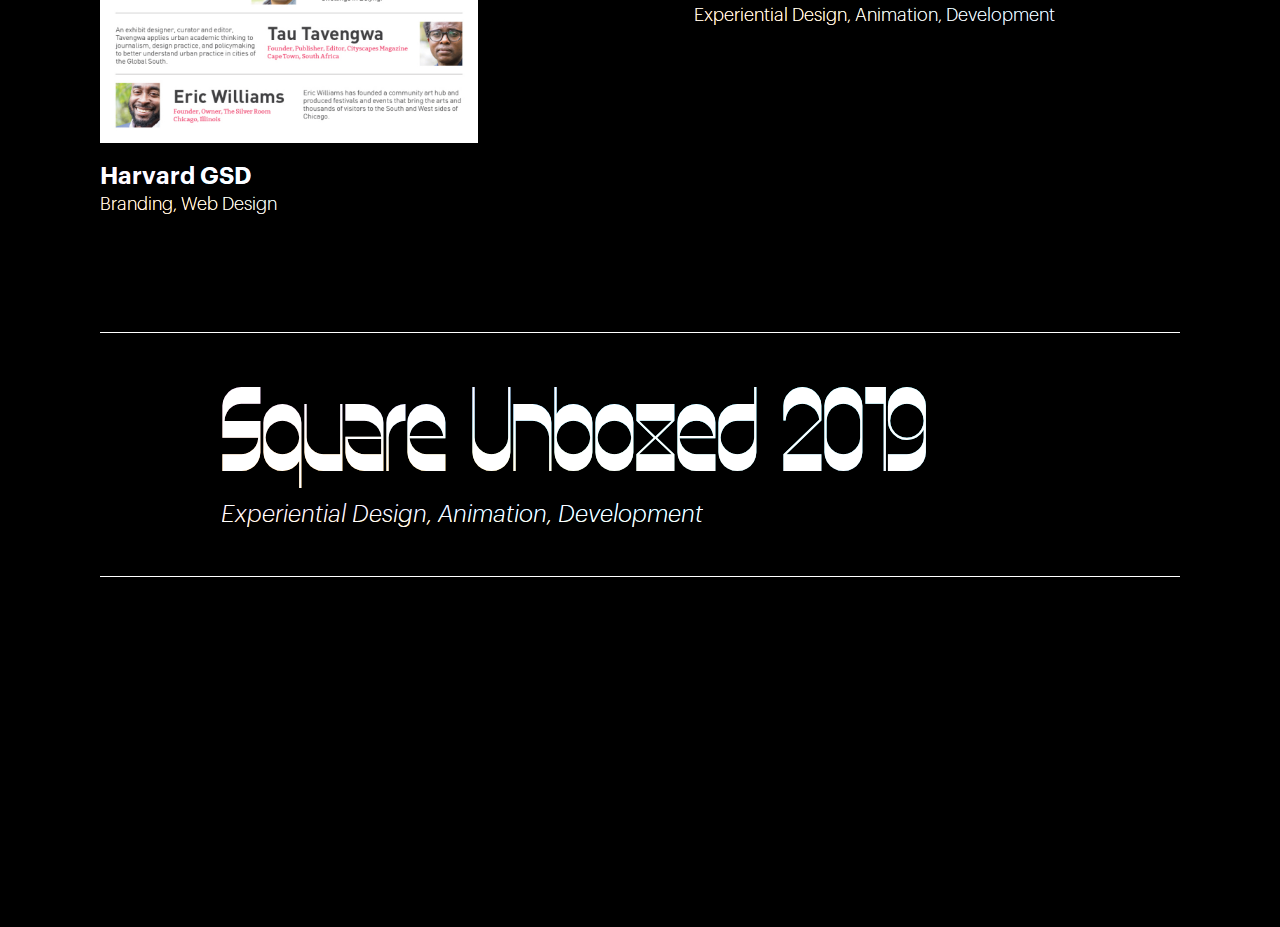
==== commit 9b02a84b: "updates" ====
--- a/index.html
+++ b/index.html
@@ -8,7 +8,6 @@
 </head>
 <body>
 	<!-- <div id="sitemap-placeholder"></div> -->
-	<div class="cursor cursor-hover"></div>
 	<div class="page-content-wrapper">
 		<div class="page-content">
 			<div class="sitemap-container">
@@ -42,7 +41,7 @@
 						<h4>About___</h4>
 						<ul class="sitemap-list-text">
 							<li>hi@jaredkita.de</li>
-							<li>916.458.1110</li>
+							<!-- <li>916.458.1110</li> -->
 							<li>Instagram</li>
 							<li>LinkedIn</li>
 						</ul>
@@ -50,7 +49,10 @@
 				</div>
 			</div>
 			<div class="sitemap-q-container">
-				<img class="sitemap-q" src="assets/logos/sitemap-q.svg" alt="Open sitemap.">
+				<!-- <img class="sitemap-q" src="assets/logos/sitemap-q.svg" alt="Open sitemap."> -->
+				<div class="sitemap-q">
+					<p class="question gradient-text">?</p>
+				</div>
 			</div>
 
 
@@ -82,7 +84,7 @@
 							<img src="assets/images/unboxed-sign-2021.jpg">
 						</div>
 					</div>
-					<div class="featured-project-title">
+					<div class="featured-project-title gradient-text">
 						<h2>Square Unboxed 2021</h2>
 						<p>Experiential Design, Animation, Development</p>
 					</div>
@@ -96,7 +98,7 @@
 							<img src="assets/images/svma-cards.jpg">
 						</div>
 					</div>
-					<div class="featured-project-title">
+					<div class="featured-project-title gradient-text">
 						<h2>SVMA</h2>
 						<p>Branding, Web Design</p>
 					</div>
@@ -108,7 +110,7 @@
 							<img src="assets/images/loeb-fellows.jpg">
 						</div>
 					</div>
-					<div class="featured-project-title">
+					<div class="featured-project-title gradient-text">
 						<h2>Harvard GSD</h2>
 						<p>Branding, Web Design</p>
 					</div>
@@ -122,7 +124,7 @@
 							<img src="assets/images/unboxed-animation-still.jpg">
 						</div>
 					</div>
-					<div class="featured-project-title">
+					<div class="featured-project-title gradient-text">
 						<h2>Virtual Square Unboxed</h2>
 						<p>Experiential Design, Animation, Development</p>
 					</div>
@@ -150,13 +152,14 @@
 		<div class="footer">
 			<img class="footer-logo" src="assets/logos/jared-logo-large-white.svg" alt="Jared Kitade, artist and designer based in San Francisco.">
 			<ul>
-				<a href=""><li>hi@jaredkita.de</li></a>
-				<a href=""><li>916.458.1110</li></a>
-				<a href=""><li>Instagram</li></a>
-				<a href=""><li>LinkedIn</li></a>
+				<a target="_blank" href="mailto:hi@jaredkita.de"><li>hi@jaredkita.de</li></a>
+				<!-- <a href=""><li>916.458.1110</li></a> -->
+				<a target="_blank" href="https://www.instagram.com/jaredkitade"><li>Instagram</li></a>
+				<a target="_blank" href="https://www.linkedin.com/in/kitade/"><li>LinkedIn</li></a>
 			</ul>
 		</div>
 	</section>
+	<div class="cursor"></div>
 </body>
 
 <script src="assets/scripts/script.js"></script>
--- a/style.css
+++ b/style.css
@@ -72,8 +72,9 @@
 	}
 	.page-content {
 		max-width: 1680px;
-		padding: 0px 100px;
+		padding: 0px 100px 100px 100px;
 		margin: 0 auto;
+		margin-bottom: 250px;
 		/*background: black;*/
 	}
 	a {
@@ -97,24 +98,19 @@
 	li {
 
 	}
-	.cursor {
-		position: absolute;
-		width: 30px;
-		height: 30px;
-		top: -50%;
-		left: -50%;
-		margin: -15px 0 0 -15px;
+	.cursor{
+		position: fixed;
+		width: 25px;
+		height: 25px;
 		border-radius: 50%;
-		background-color: white;
+		background-color: #f5f5f5;
 		/*background-image: url(assets/images/gradient-background.jpg);*/
 		background-size: cover;
-		backface-visibility: hidden;
-		transition: transform 0.2s ease-out;
+		pointer-events: none;
 		mix-blend-mode: difference;
-		z-index: 1000;
-		pointer-events: none;
-	}
-
+		z-index: 999;
+		transition: transform 0.2s;
+	}
 	.cursor-hover {
 		animation: cursor-animation 2s ease infinite;
 		background: white;
@@ -202,18 +198,14 @@
 	.sitemap-q-container {
 		position: fixed;
 		width: calc(100% - 200px);
-		/*width: 100%;*/
 		padding: 50px 0px;
 		top: 0;
-		/*left: 50%;
-		transform: translatex(-50%);*/
-		/*max-width: calc(1680px);*/
 		max-width: calc(1680px - 200px);
 		z-index: 3;
 	}
 	.sitemap-q {
 		position: absolute;
-		cursor: pointer;
+		/*cursor: pointer;*/
 		right: 0;
 		text-align: right;
 		height: 40px;
@@ -224,6 +216,16 @@
 		transition: .3s ease;
 		/*opacity: 1;
 		z-index: 2;*/
+	}
+	.question {
+		font-family: Eksell-Sans;
+		font-size: 55px;
+		text-align: right;
+		margin: 0;
+	}
+	.question:hover {
+		color:rgba(0,0,0,0);
+		transition: .5s ease;
 	}
 
 /*-------------------------------- NAV BAR --------------------------------*/
@@ -323,7 +325,7 @@
 		animation: gradient 15s ease-in-out infinite;
 		background-clip: text;
 		-webkit-background-clip:text;
-		display:inline-block;
+		/*display:inline-block;*/
 		transition: color .2s ease-out, transform 1s ease;
 		/*text-transform:uppercase;*/
 	}
@@ -389,6 +391,10 @@
 	.featured-spacer {
 		flex: 1 1 20%;
 	}
+	.featured-project:hover .gradient-text {
+		color:rgba(0,0,0,0);
+		transition: .5s ease;
+	}
 
 /*-------------------------------- HOME PAGE PROJECT ROWS --------------------------------*/
 	/*.full-width-project-row {
@@ -404,7 +410,7 @@
 	}
 	.project-row:last-child {
 		border-bottom: 1px solid white;
-		margin-bottom: 400px;
+		/*margin-bottom: 400px;*/
 	}
 	.project-row:hover .gradient-text {
 		color:rgba(0,0,0,0);
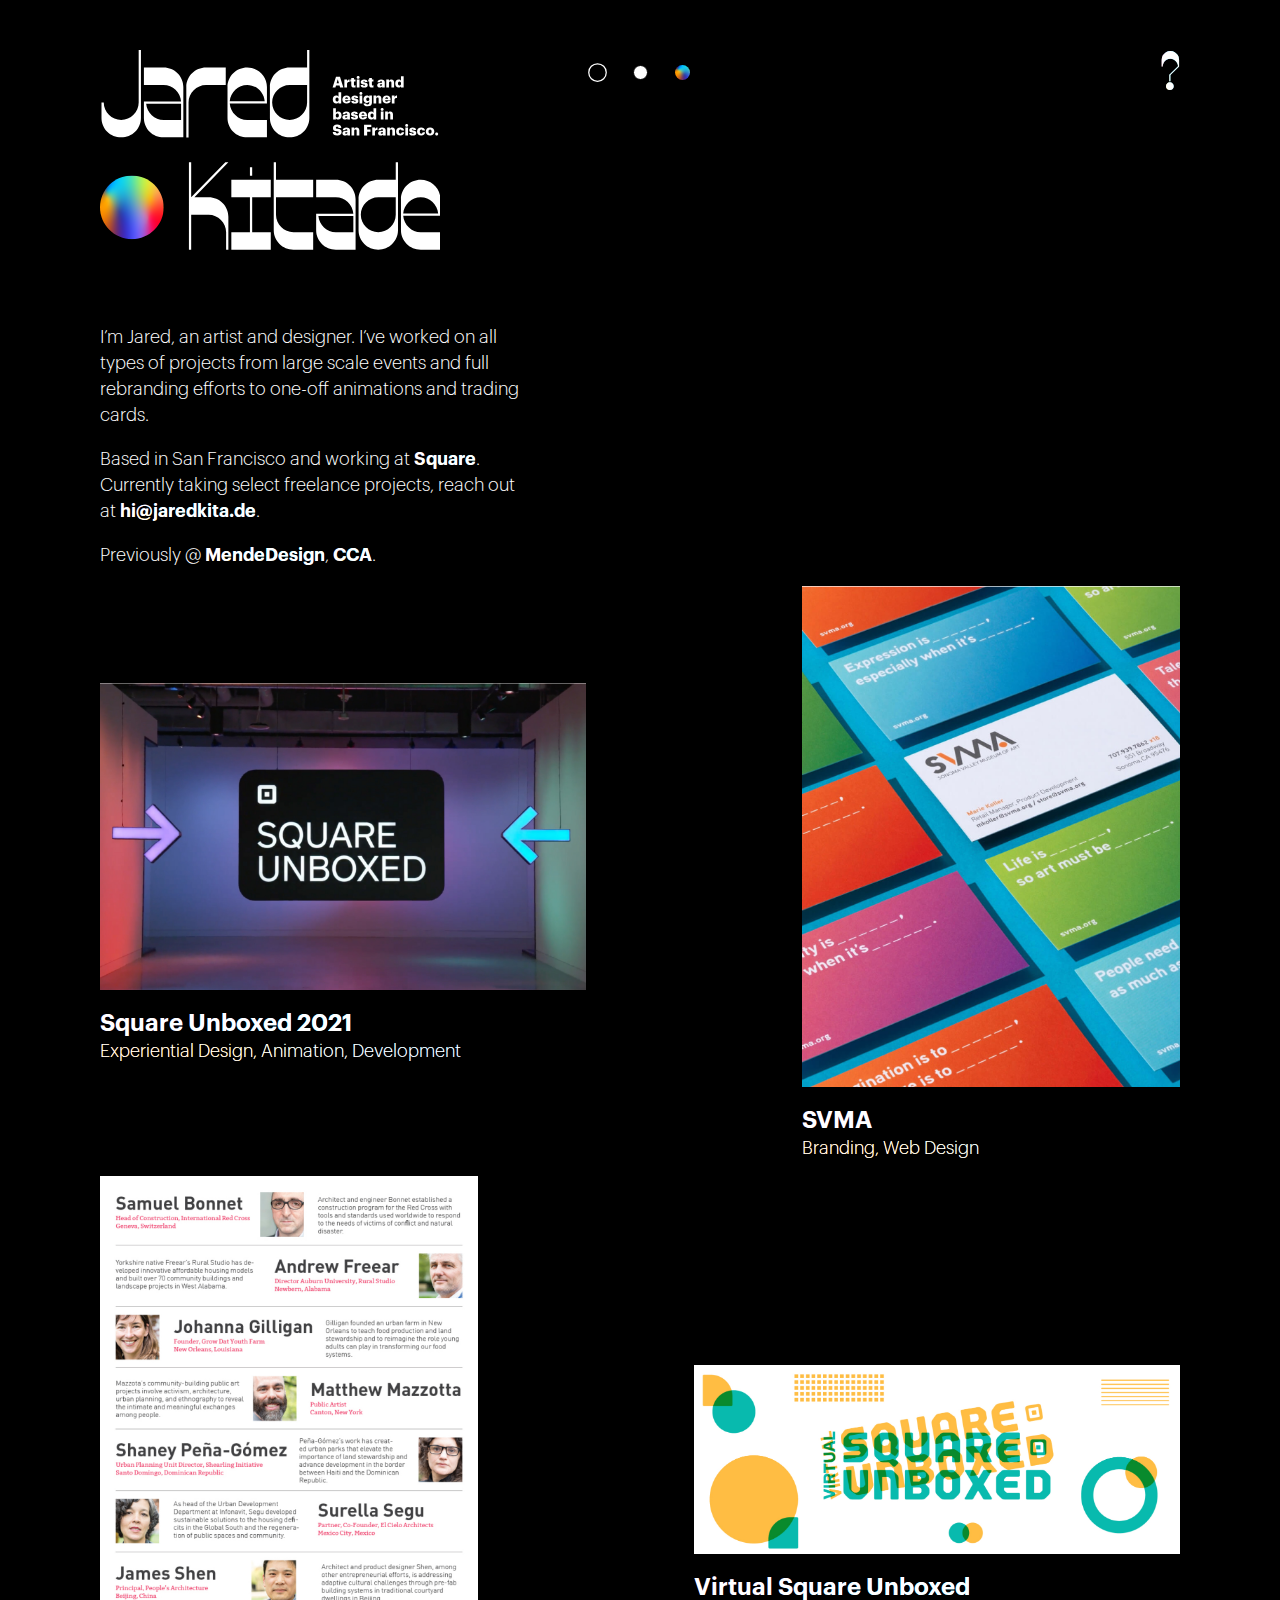
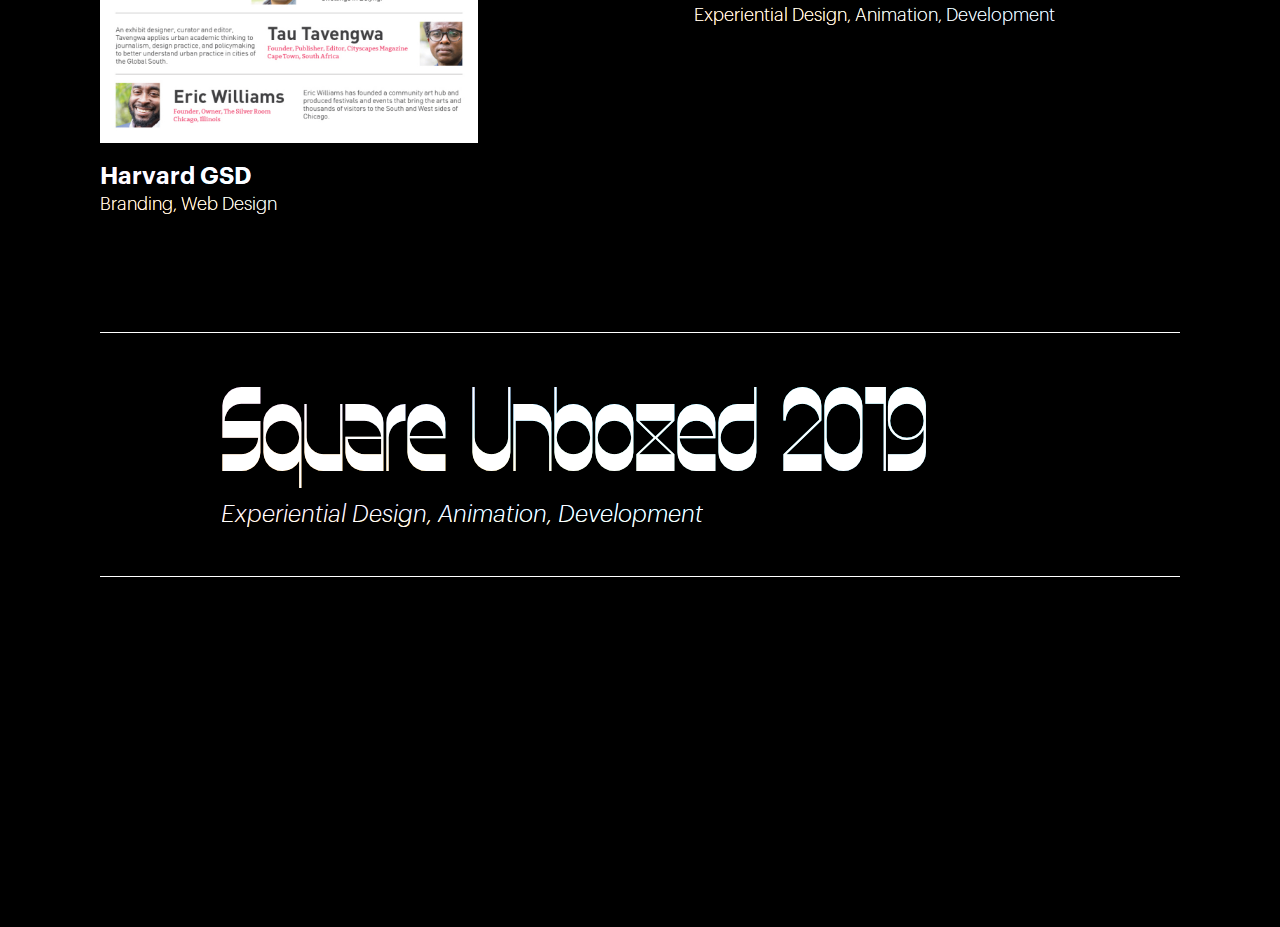
==== commit 7c460413: "mobile start" ====
--- a/index.html
+++ b/index.html
@@ -7,9 +7,13 @@
 	<meta name="viewport" content="width=device-width, initial-scale=1, maximum-scale=1" />
 </head>
 <body>
-	<!-- <div id="sitemap-placeholder"></div> -->
+	
 	<div class="page-content-wrapper">
 		<div class="page-content">
+			<!-- <div id="sitemap-placeholder"></div> -->
+			<!-- <div id="q-placeholder"></div> -->
+			<!-- <div id="color-flip-placeholder"></div> -->
+			<!-- <div id="nav-placeholder"></div> -->
 			<div class="sitemap-container">
 				<div class="sitemap">
 					<div class="sitemap-logo">
@@ -54,9 +58,12 @@
 					<p class="question gradient-text">?</p>
 				</div>
 			</div>
+			<div class="color-flip-container">
+				<div class="color-flip active" id="black"></div>
+				<div class="color-flip" id="white"></div>
+				<div class="color-flip" id="color"></div>
+			</div>
 
-
-			<!-- <div id="nav-placeholder"></div> -->
 			<div class="nav-bar">
 				<a href="index.html">
 					<img class="logo-small" src="assets/logos/J_K.svg" alt="Jared Kitade, artist and designer based in San Francisco.">
@@ -138,9 +145,9 @@
 						<div class="project-row-arrow-container">
 							<div class="arrow gradient-text">→</div>
 						</div>
-						<div class="project-row-title">
-							<h1 class="gradient-text">Square Unboxed 2019</h1>
-							<h3 class="gradient-text">Experiential Design, Animation, Development</h3>
+						<div class="project-row-title heading-wrapper">
+							<h1 class="gradient-text heading row-text-transition">Square Unboxed 2019</h1>
+							<h3 class="gradient-text heading row-text-transition">Experiential Design, Animation, Development</h3>
 						</div>
 					</div>
 				</a>
--- a/style.css
+++ b/style.css
@@ -75,6 +75,7 @@
 		padding: 0px 100px 100px 100px;
 		margin: 0 auto;
 		margin-bottom: 250px;
+		position: relative;
 		/*background: black;*/
 	}
 	a {
@@ -111,19 +112,6 @@
 		z-index: 999;
 		transition: transform 0.2s;
 	}
-	.cursor-hover {
-		animation: cursor-animation 2s ease infinite;
-		background: white;
-	}
-
-	@keyframes cursor-animation {
-		0% {transform: scale(1);}
-		/*50% {transform: scale(.75);}*/
-		50% {transform: scale(1.75);}
-		/*90% {transform: scale(1.0);}*/
-		/*100% {transform: scale(1.0);}*/
-	}
-
 
 /*-------------------------------- HEADINGS --------------------------------*/
 
@@ -198,15 +186,18 @@
 	.sitemap-q-container {
 		position: fixed;
 		width: calc(100% - 200px);
-		padding: 50px 0px;
+		/*padding: 50px 0px;*/
+		margin-top: 50px;
 		top: 0;
 		max-width: calc(1680px - 200px);
 		z-index: 3;
+		mix-blend-mode: difference;
 	}
 	.sitemap-q {
 		position: absolute;
 		/*cursor: pointer;*/
 		right: 0;
+		top: -10px;
 		text-align: right;
 		height: 40px;
 	}
@@ -239,20 +230,21 @@
 		z-index: 3;
 		/*background: black;*/
 		/*padding: 50px 200px;*/
-		padding: 50px 0px;
+		/*padding: 50px 0px;*/
+		margin-top: 50px;
 		top: -109px;
 		/*left: 50%;
 		transform: translatex(-50%);*/
 		transition: .5s ease;
 		/*max-width: calc(1680px + 400px);*/
 		/*margin: 0 auto;*/
+		mix-blend-mode: difference;
 	}
 	.logo-small {
 		height: 40px;
 	}
 	.show-nav {
 		top: 0px !important;
-		/*background: blue;*/
 		transition: .5s ease;
 	}
 	.logo-behind {
@@ -260,6 +252,65 @@
 		transition: .5s ease;
 	}
 
+/*-------------------------------- COLOR FLIP --------------------------------*/
+	
+	.color-flip-container {
+		position: fixed;
+		display: flex;
+		flex-direction: row;
+		justify-content: space-between;
+		width: 100px;
+	    /*width: calc(100% - 200px);*/
+	    /*padding: 50px 0px;*/
+	    /*bottom: 0;*/
+	    /*max-width: calc(1680px - 200px);*/
+	    left: 50%;
+	    top: 65px;
+	    transform: translateX(-50%);
+	    z-index: 3;
+	    mix-blend-mode: difference;
+	}
+	.color-flip {
+		/*position: absolute;
+		right: 0;
+		text-align: right;
+		height: auto;*/
+		width: 15px;
+		height: 15px;
+		/*background: red;*/
+		/*opacity: .5;*/
+		transform: scale(1);
+		border-radius: 100%;
+		transition: .5s ease;
+	}
+	.color-flip:hover {
+		transform: scale(.5);
+		transition: .5s ease;
+	}
+	#black {
+		background: black;
+		border: 1px solid white;
+	}
+	#white {
+		background: white;
+		border: 1px solid black;
+	}
+	#color {
+		background-image: url(assets/images/gradient-background.jpg);
+		background-size: 200%;
+	}
+	.active {
+		transform: scale(1.25);
+	}
+	.right-arrows {
+		/*mix-blend-mode: difference;*/
+		animation: spin 20s linear infinite;
+		/*color: white;*/
+	}
+	@keyframes spin {
+		0% { transform: rotate(0deg); }
+		100% { transform: rotate(360deg); }
+	}
 /*-------------------------------- HOME PAGE INTRO --------------------------------*/
 	
 	/*.logo-large-container {
@@ -446,10 +497,155 @@
 	.project-row-title {
 		display: flex;
 		flex-wrap: wrap;
-	}
+		overflow: hidden;
+	}
+	/*.project-row-title > h1 {
+		transform: translateY(150px);
+		transition: .5s ease;
+	}
+	.project-row-title > h3 {
+		transform: translateY(30px);
+		transition: .5s ease;
+	}
+	.heading-animation {
+		animation: wipe-in .5s 1;
+	}
+	@keyframes wipe-in {
+		100% {transform: translateY(0px);}
+	}*/
+
 	.project-row-title > * {
 		/*flex: 1 1 100%;*/
 		flex-basis: 100%;
 	}
 
 
+/*-------------------------------- MOBILE --------------------------------*/
+	
+	/*--- PHONE ---*/
+
+		@media (max-width: 450px) {
+
+			/*--- FULL HTML ---*/
+				
+				.page-content {
+					padding: 0px 25px 100px 25px;
+					margin: 0 auto;
+					margin-bottom: 250px;
+				}
+
+			/*--- HEADINGS ---*/
+				
+				h1 {
+					font-size: 52px;
+					font-size: 5.2rem;
+				}
+				h2 {
+					font-size: 24px;
+					font-size: 2.4rem;
+				}
+				h3 {
+					font-size: 18px;
+					font-size: 1.8rem;
+					line-height: 2.5rem;
+				}
+	
+			/*--- SITEMAP ---*/
+
+				.sitemap-q-container {
+					right: 25px;
+					margin-top: 25px;
+				}
+
+			/*--- NAV BAR ---*/
+
+				.nav-bar {
+					margin-top: 25px;
+					/*background: black;
+					width: 100%;*/
+				}
+
+			/*--- COLOR FLIP ---*/
+
+				.color-flip-container {
+					display: none;
+				}
+
+			/*--- HOME PAGE INTRO ---*/
+
+				.about-intro {
+					width: 100%;
+					margin-bottom: 75px;
+				}
+				.logo-large {
+					margin-top: 25px;
+				}
+				.logo-large img {
+					height: 140px;
+				}
+
+			/*--- FOOTER ---*/
+
+				.a {
+					width: 100%;
+				}
+
+			/*--- GRADIENT TEXT ---*/
+
+				.a {
+					width: 100%;
+				}
+
+			/*--- HOME PAGE PROJECT GRID ---*/
+
+				.project-grid {
+					flex-direction: column;
+				}
+				.feature-one {
+					order: 1;
+				}
+				.feature-two {
+					order: 2;
+					margin: 0px 30px;
+				}
+				.feature-three {
+					order: 4;
+					margin: 0px 30px;
+				}
+				.feature-four {
+					order: 3;
+				}
+				.featured-project {
+					margin-bottom: 75px;
+				}
+				.featured-project:nth-child(4) {
+					margin-bottom: 0px;
+				}
+
+			/*--- HOME PAGE PROJECT ROWS ---*/
+
+				.project-row-arrow-container {
+					display: none;
+				}
+				.project-row {
+					padding: 15px 5px 25px 5px;
+				}
+
+			/*--- PHONE ---*/
+
+				.a {
+					width: 100%;
+				}
+
+			/*--- PHONE ---*/
+
+				.a {
+					width: 100%;
+				}
+
+			/*--- PHONE ---*/
+
+				.a {
+					width: 100%;
+				}
+		}
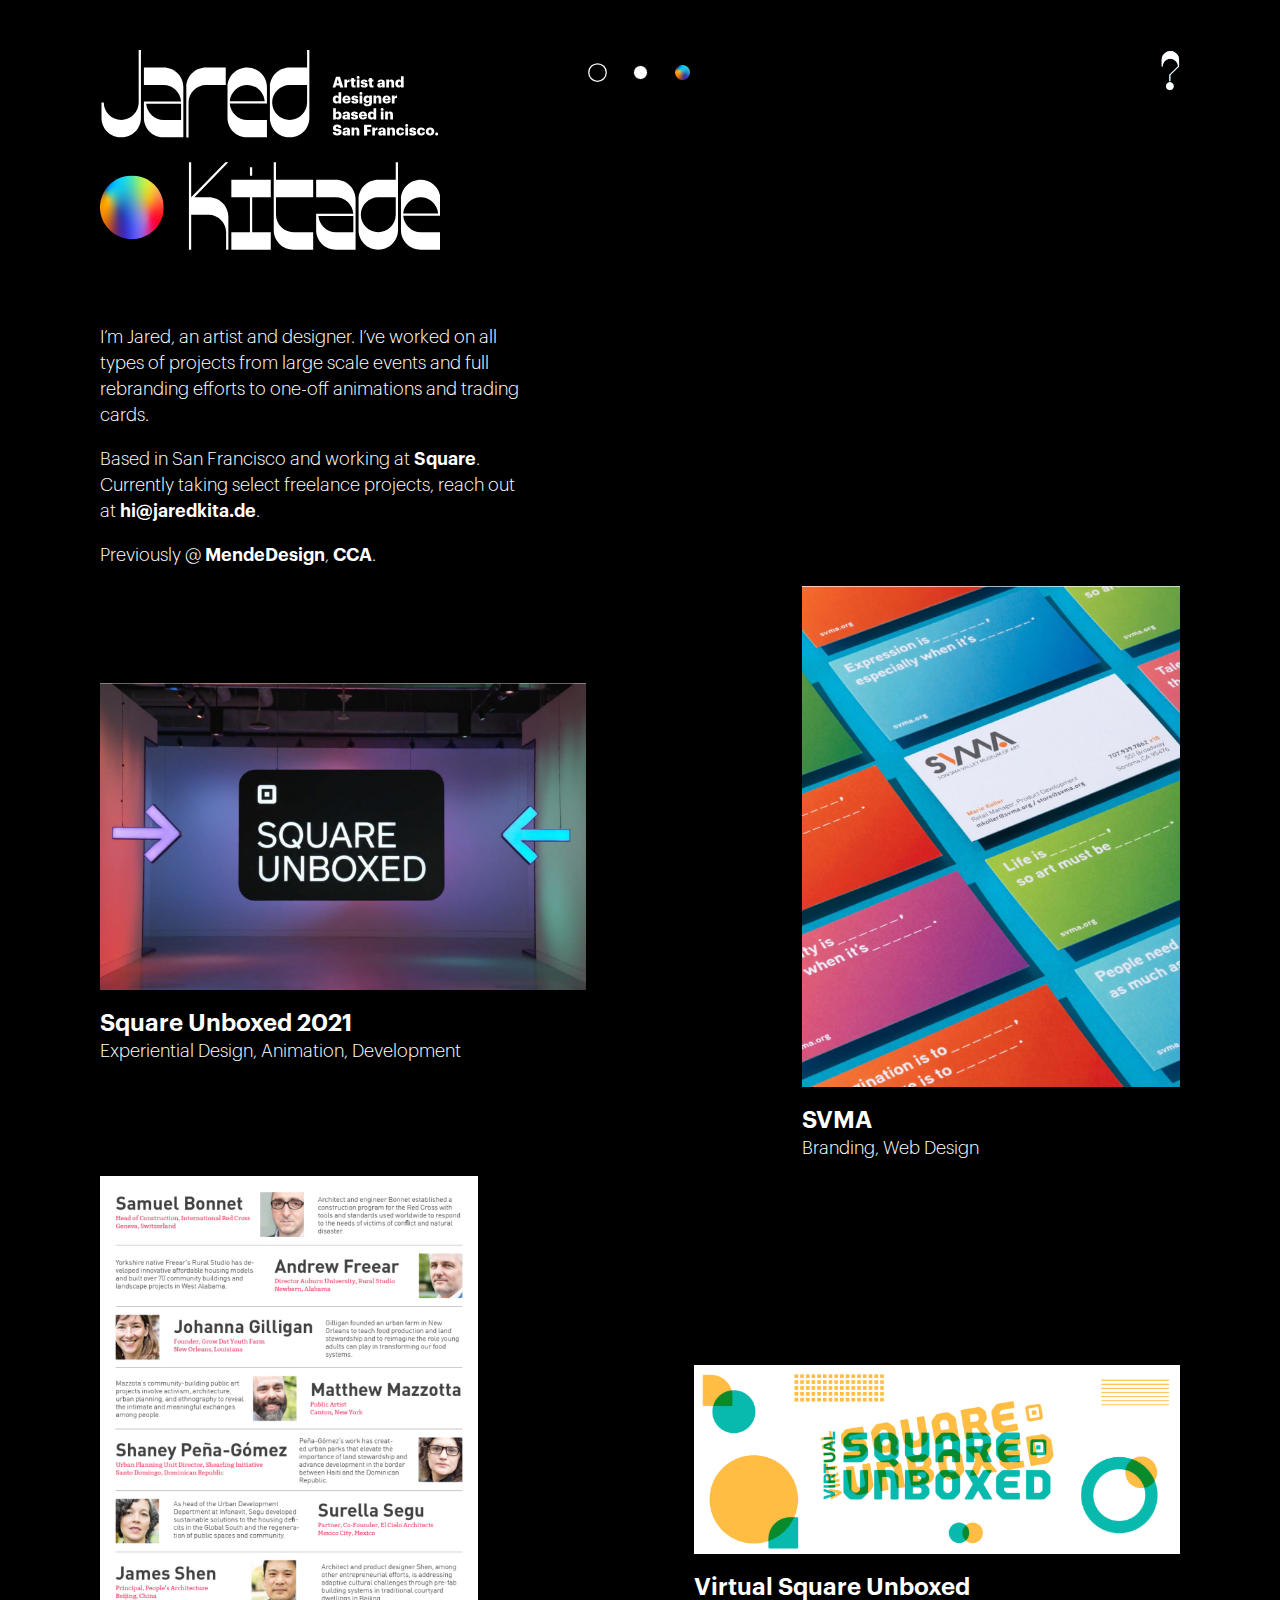
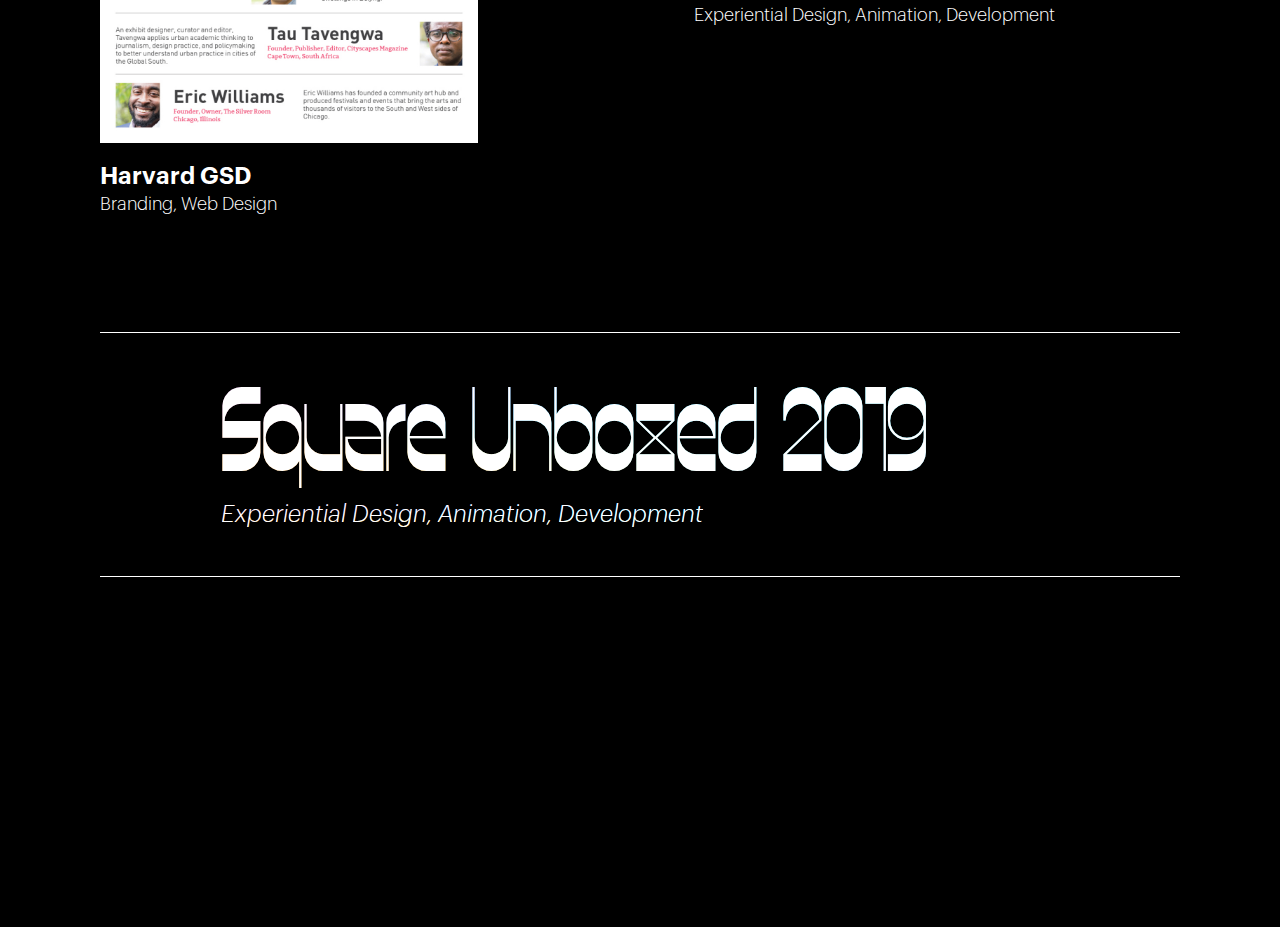
==== commit f812c091: "cursor -gradient hover" ====
--- a/index.html
+++ b/index.html
@@ -78,9 +78,9 @@
 			<div class="about-intro">
 				<p>I’m Jared, an artist and designer. I’ve worked on all types of projects from large scale events and full rebranding efforts to one-off animations and trading cards.</p>
 
-				<p>Based in San Francisco and working at <a href="https://www.squareup.com" target="_blank" class="gradient-text intro-text-link">Square</a>. Currently taking select freelance projects, reach out at <a href="mailto:hi@jaredkita.de" target="_blank" class="gradient-text intro-text-link">hi@jaredkita.de</a>.</p>
+				<p>Based in San Francisco and working at <a href="https://www.squareup.com" target="_blank" class="intro-text-link">Square</a>. Currently taking select freelance projects, reach out at <a href="mailto:hi@jaredkita.de" target="_blank" class="intro-text-link">hi@jaredkita.de</a>.</p>
 
-				<p>Previously @ <a href="https://www.mendedesign.com" target="_blank" class="gradient-text intro-text-link">MendeDesign</a>, <a href="https://www.cca.edu" target="_blank" class="gradient-text intro-text-link">CCA</a>.</p>
+				<p>Previously @ <a href="https://www.mendedesign.com" target="_blank" class="intro-text-link">MendeDesign</a>, <a href="https://www.cca.edu" target="_blank" class="intro-text-link">CCA</a>.</p>
 			</div>
 
 			<section class="project-grid">
@@ -91,7 +91,7 @@
 							<img src="assets/images/unboxed-sign-2021.jpg">
 						</div>
 					</div>
-					<div class="featured-project-title gradient-text">
+					<div class="featured-project-title">
 						<h2>Square Unboxed 2021</h2>
 						<p>Experiential Design, Animation, Development</p>
 					</div>
@@ -105,7 +105,7 @@
 							<img src="assets/images/svma-cards.jpg">
 						</div>
 					</div>
-					<div class="featured-project-title gradient-text">
+					<div class="featured-project-title">
 						<h2>SVMA</h2>
 						<p>Branding, Web Design</p>
 					</div>
@@ -117,7 +117,7 @@
 							<img src="assets/images/loeb-fellows.jpg">
 						</div>
 					</div>
-					<div class="featured-project-title gradient-text">
+					<div class="featured-project-title">
 						<h2>Harvard GSD</h2>
 						<p>Branding, Web Design</p>
 					</div>
@@ -131,7 +131,7 @@
 							<img src="assets/images/unboxed-animation-still.jpg">
 						</div>
 					</div>
-					<div class="featured-project-title gradient-text">
+					<div class="featured-project-title">
 						<h2>Virtual Square Unboxed</h2>
 						<p>Experiential Design, Animation, Development</p>
 					</div>
--- a/style.css
+++ b/style.css
@@ -35,7 +35,7 @@
 	* {
 		box-sizing:border-box;
 		-webkit-tap-highlight-color: rgba(0, 0, 0, 0);
-		cursor: none;
+		/*cursor: none;*/
 	}
 
 	::selection {
@@ -71,7 +71,7 @@
 		background: black;
 	}
 	.page-content {
-		max-width: 1680px;
+		max-width: 2500px;
 		padding: 0px 100px 100px 100px;
 		margin: 0 auto;
 		margin-bottom: 250px;
@@ -189,7 +189,7 @@
 		/*padding: 50px 0px;*/
 		margin-top: 50px;
 		top: 0;
-		max-width: calc(1680px - 200px);
+		max-width: calc(2500px - 200px);
 		z-index: 3;
 		mix-blend-mode: difference;
 	}
@@ -374,11 +374,11 @@
 		background-image: url(assets/images/gradient-background.jpg);
 		background-size: 200% 200%;
 		animation: gradient 15s ease-in-out infinite;
+		-webkit-animation: gradient 15s ease-in-out infinite;
+		-moz-animation: gradient 15s ease-in-out infinite;
 		background-clip: text;
-		-webkit-background-clip:text;
-		/*display:inline-block;*/
+		-webkit-background-clip: text;
 		transition: color .2s ease-out, transform 1s ease;
-		/*text-transform:uppercase;*/
 	}
 	@keyframes gradient { 
 		0%{background-position:10% 30%}
@@ -416,6 +416,8 @@
 	.featured-project-image-container {
 		background-image: url(assets/images/gradient-background.jpg);
 		animation: gradient 20s ease-in-out infinite;
+		-webkit-animation: gradient 20s ease-in-out infinite;
+		-moz-animation: gradient 20s ease-in-out infinite;
 		height: auto;
 		max-width: inherit;
 		margin-bottom: 20px;
